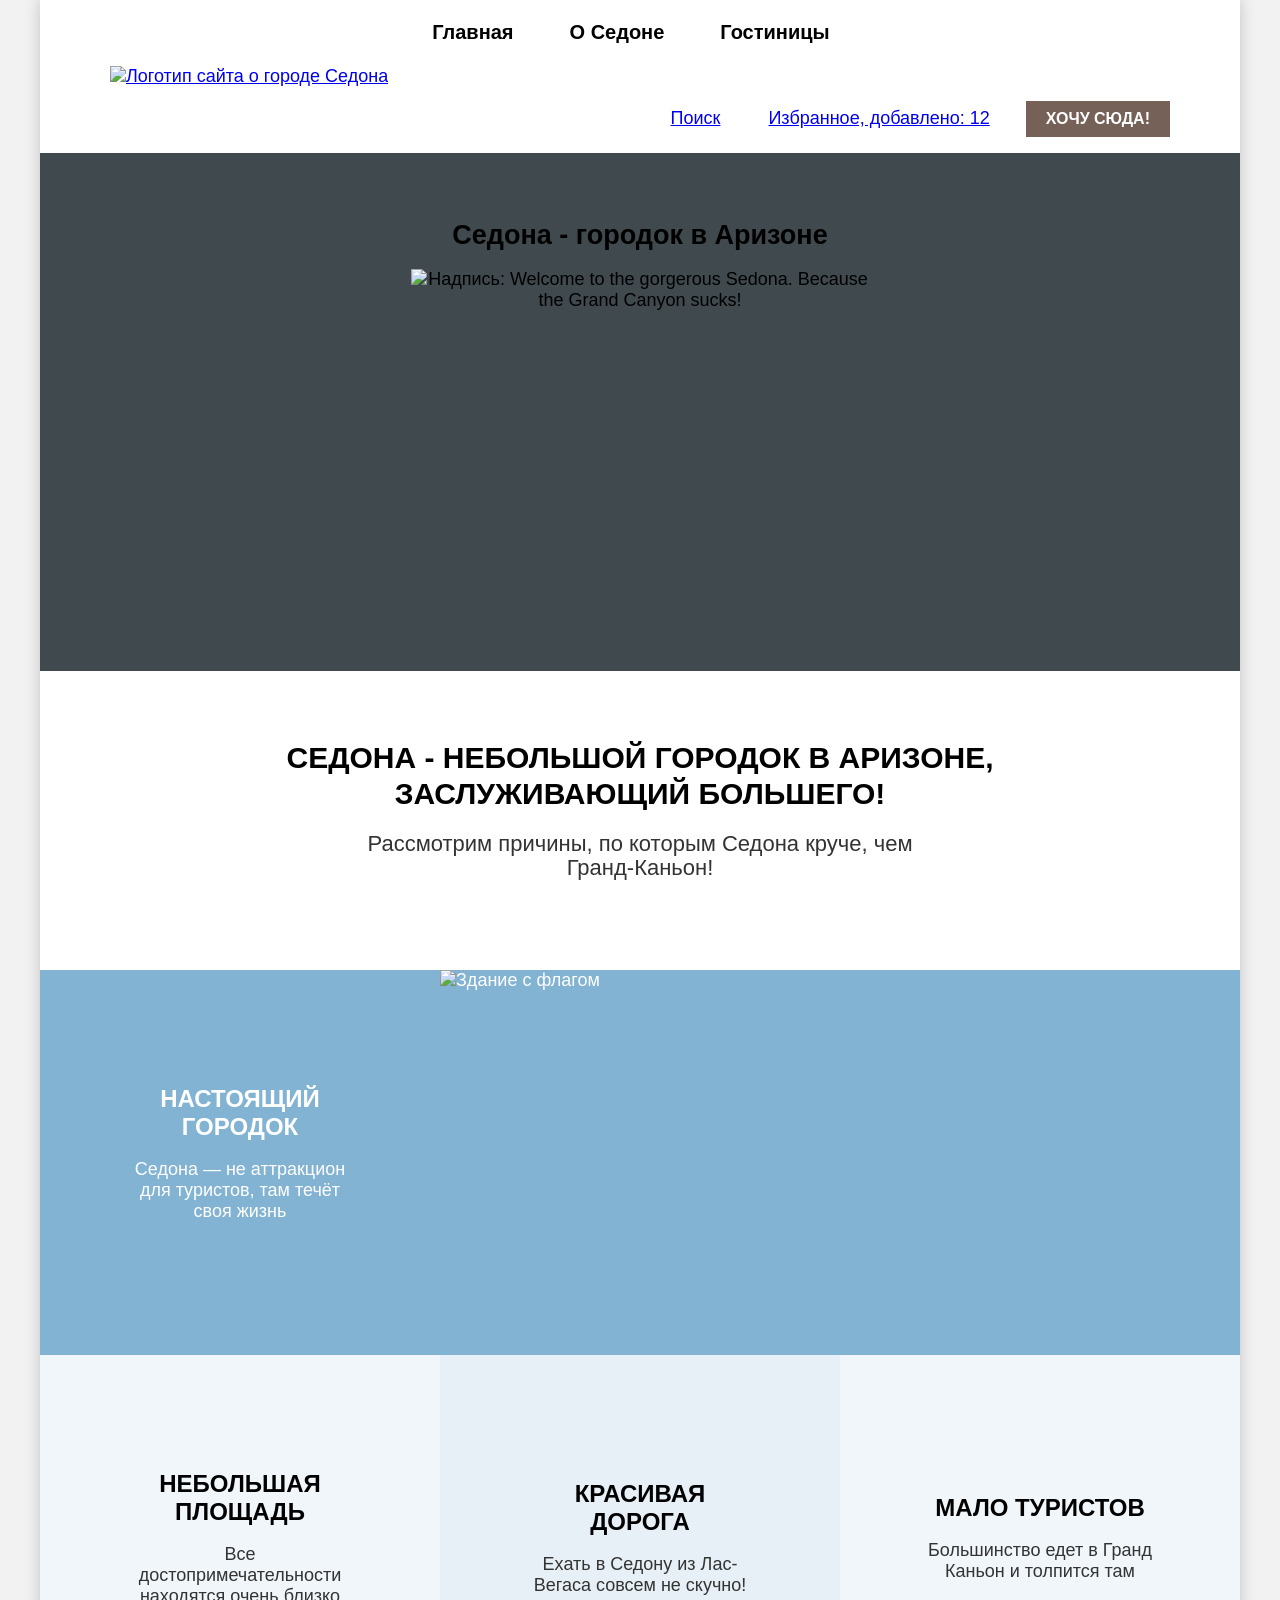
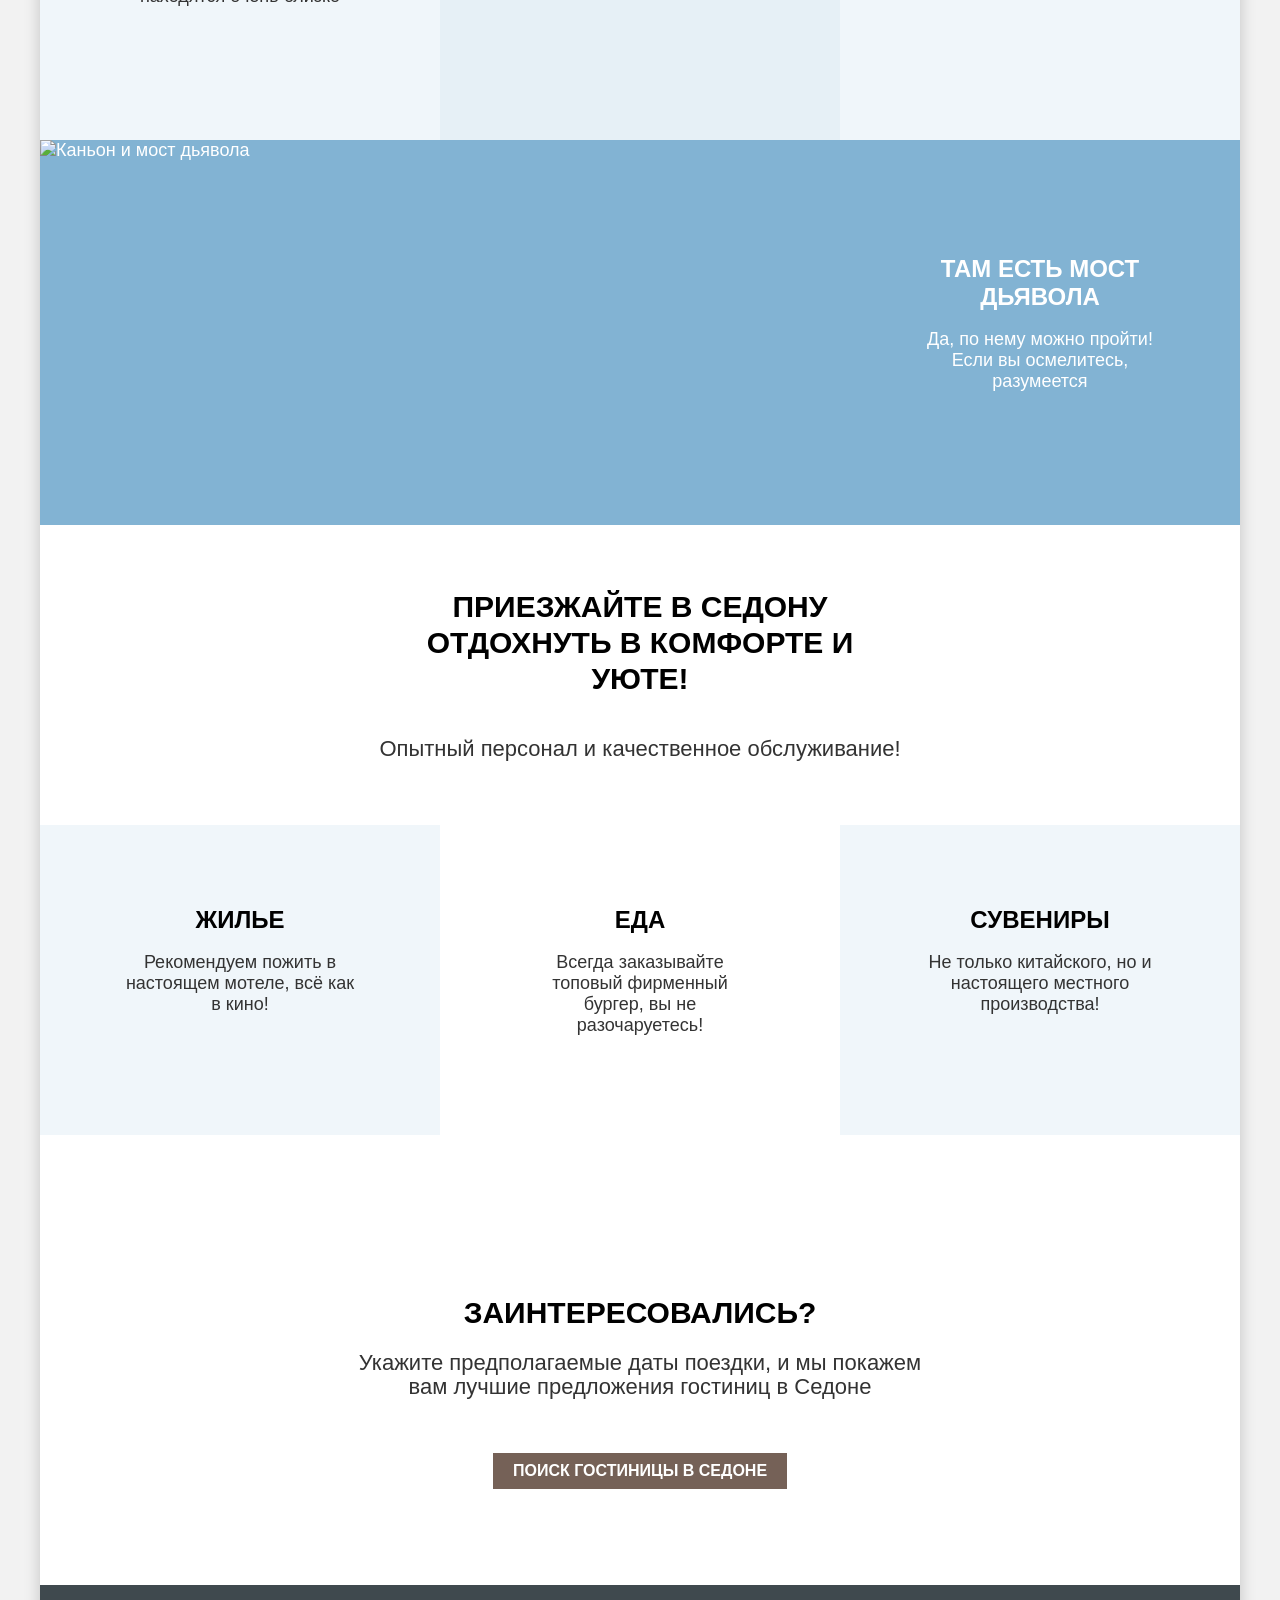
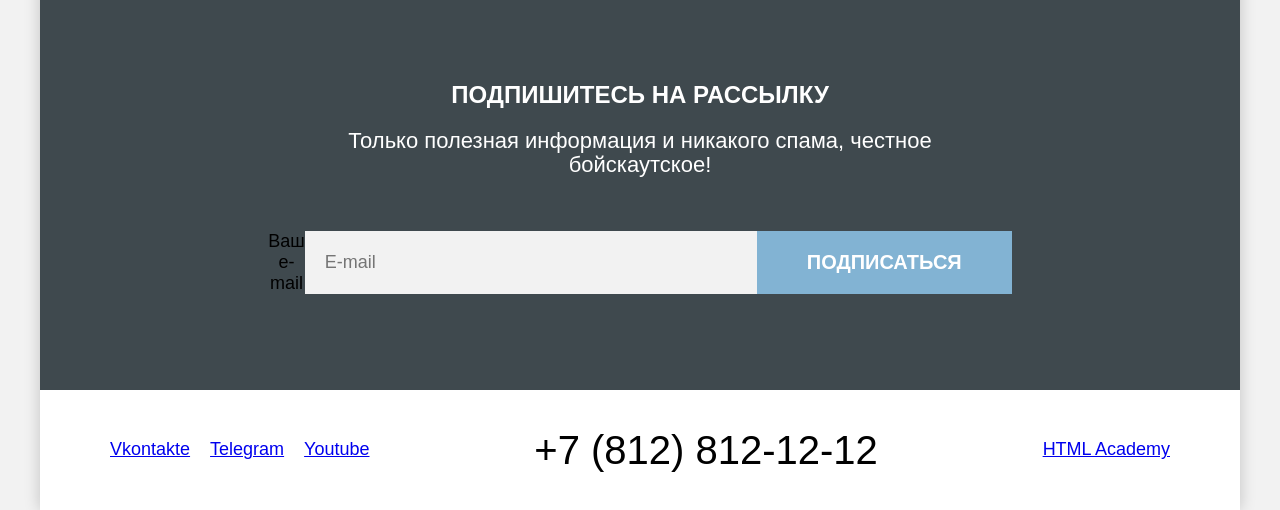
==== index.html @ 8ee68bbe "add flex and grid layouts" ====
<!DOCTYPE html>
<html lang="ru">

  <head>
    <meta charset="utf-8">
    <title>HTML Academy: Седона</title>
    <link rel="icon" href="favicon.ico" type="image/x-icon">
    <link rel="icon" type="image/png" sizes="32x32" href="images/favicon.png">
    <link rel="stylesheet" href="styles/styles.css">
  </head>

  <body>
    <div class="page-container">
      <header class="main-header">
        <a class="main-header-link" href="index.html" aria-current="page">
          <img class="main-header-logo" src="images/sedona-logo.svg" alt="Логотип сайта о городе Седона" width="140"
            height="70" />
        </a>

        <nav class="navigation">
          <ul class="navigation-list">
            <li class="navigation-item">
              <a class="navigation-link">Главная</a>
            </li>
            <li class="navigation-item">
              <a class="navigation-link" href="#">О Седоне</a>
            </li>
            <li class="navigation-item">
              <a class="navigation-link" href="catalog.html">Гостиницы</a>
            </li>
          </ul>

          <ul class="navigation-list navigation-user">
            <li class="navigation-item">
              <a class="navigation-user-link" href="#">
                <span class="visually-hidden">Поиск</span>
              </a>
            </li>
            <li class="navigation-item">
              <a class="navigation-user-link" href="#">
                <span class="visually-hidden">Избранное, добавлено: 12</span>
              </a>
            </li>
            <li class="navigation-item">
              <a class="button button-helper" href="#">Хочу сюда!</a>
            </li>
          </ul>
        </nav>
      </header>

      <main class="main-container main-content">
        <section class="hero">
          <h1 class="visually-hidden">Седона - городок в Аризоне</h1>
          <img class="main-welcome-image" src="images/welcome.svg"
            alt="Надпись: Welcome to the gorgerous Sedona. Because the Grand Canyon sucks!" width="458" height="352" />
        </section>

        <section class="advantages">
          <div class="advantages-header">
            <h2 class="advantages-main-title">Седона - небольшой городок в Аризоне, заслуживающий большего!</h2>
            <p class="advantages-subtitle">Рассмотрим причины, по которым Седона круче, чем Гранд-Каньон!</p>
          </div>
          <ul class="advantages-list">
            <li class="advantages-item item-dark">
              <div class="advantages-content">
                <h3 class="advantages-item-title">Настоящий городок</h3>
                <p class="advantages-description">Седона — не аттракцион для туристов, там течёт своя жизнь</p>
              </div>
              <img class="advantages-image" src="images/house-and-flag.jpg" alt="Здание с флагом" width="800"
                height="385" />
            </li>
            <li class="advantages-item item-light advantages-item-small">
              <h3 class="advantages-item-title">Небольшая площадь</h3>
              <p class="advantages-description">Все достопримечательности находятся очень близко</p>
            </li>
            <li class="advantages-item item-medium advantages-item-small">
              <h3 class="advantages-item-title">Красивая дорога</h3>
              <p class="advantages-description">Ехать в Седону из Лас-Вегаса совсем не скучно!</p>
            </li>
            <li class="advantages-item item-light advantages-item-small">
              <h3 class="advantages-item-title">Мало туристов</h3>
              <p class="advantages-description">Большинство едет в Гранд Каньон и толпится там</p>
            </li>
            <li class="advantages-item item-dark">
              <div class="advantages-content">
                <h3 class="advantages-item-title">Там есть мост дьявола</h3>
                <p class="advantages-description">Да, по нему можно пройти! Если вы осмелитесь, разумеется</p>
              </div>
              <img class="advantages-image" src="images/canyon-and-bridge.jpg" alt="Каньон и мост дьявола" width="800"
                height="385" />
            </li>
          </ul>
        </section>

        <section class="services">
          <h2 class="services-title">Приезжайте в Седону отдохнуть в комфорте и уюте!</h2>
          <p class="services-subtitle">Опытный персонал и качественное обслуживание!</p>
          <ul class="services-list">
            <li class="services-item item-light">
              <h3 class="services-item-title">Жилье</h3>
              <p class="services-item-description">Рекомендуем пожить в настоящем мотеле, всё как в кино!</p>
            </li>
            <li class="services-item">
              <h3 class="services-item-title">Еда</h3>
              <p class="services-item-description">Всегда заказывайте топовый фирменный бургер, вы не разочаруетесь!
              </p>
            </li>
            <li class="services-item item-light">
              <h3 class="services-item-title">Сувениры</h3>
              <p class="services-item-description">Не только китайского, но и настоящего местного производства!</p>
            </li>
          </ul>
        </section>

        <section class="hotel-search-offer">
          <h2 class="search-offer-title">Заинтересовались?</h2>
          <p class="search-offer-subtitle">Укажите предполагаемые даты поездки, и мы покажем вам лучшие предложения
            гостиниц в Седоне</p>
          <a class="button button-helper search-offer-link" href="#">Поиск гостиницы в Седоне</a>
        </section>

        <section class="subscription background">
          <h2 class="subscription-title different-background">Подпишитесь на рассылку</h2>
          <p class="subscription-subtitle different-background">Только полезная информация и никакого спама, честное
            бойскаутское!</p>
          <form class="subscribe-form" action="https://echo.htmlacademy.ru/" method="post">
            <label class="visually-hidden" for="subscribe-form-email">Ваш e-mail</label>
            <input class="subscription-input" type="email" id="subscribe-form-email" name="email" placeholder="E-mail"
              required>
            <button class="button button-action subscribe-form-button" type="submit">Подписаться</button>
          </form>
        </section>
      </main>

      <footer class="main-footer">
        <ul class="socials-list">
          <li class="socials-item">
            <a class="socials-link" href="https://vk.com/htmlacademy">
              <span class="visually-hidden">Vkontakte</span>
            </a>
          </li>
          <li class="socials-item">
            <a class="socials-link" href="https://t.me/htmlacademy">
              <span class="visually-hidden">Telegram</span>
            </a>
          </li>
          <li class="socials-item">
            <a class="socials-link" href="https://www.youtube.com/user/htmlacademyru">
              <span class="visually-hidden">Youtube</span>
            </a>
          </li>
        </ul>

        <a class="contacts-phone" href="tel:+7812812-12-12">+7 (812) 812-12-12</a>

        <a class="academy-logo" href="https://htmlacademy.ru/">
          <span class="visually-hidden">HTML Academy</span>
        </a>
      </footer>
    </div>
  </body>

</html>
---- styles/styles.css ----
:root {
	--texts-second: #333;
	--texts-error: #ff5757;
	--texts-hover: #756157;
	--texts-active: rgba(117, 97, 87, 0.3);
	--texts-texts-basic: #000;
	--texts-background-deafault: #fff;
	--texts-background-small: rgba(255, 255, 255, 0.3);
	--texts-background-hover: rgba(255, 255, 255, 0.6);
	--texts-background-active: rgba(255, 255, 255, 0.3);
	--buttons-basic: #756157;
	--buttons-second: #82b3d3;
	--buttons-select: #7db54f;
	--buttons-disabled: #e5e5e5;
	--buttons-brown-hover: #615048;
	--buttons-blue-hover: #68a2ca;
	--buttons-green-hover: #6c9e42;
	--background-basic-1: #fff;
	--background-basic-2: rgba(0, 0, 0, 0.3);
	--background-basic-3: #82b3d3;
	--background-second-1: rgba(131, 179, 211, 0.12);
	--background-second-2: rgba(131, 179, 211, 0.2);
	--icons-basic: #000;
	--icons-second: #83b3d3;
	--icons-text: #7db54f;
	--icons-hover: #756157;
	--icons-active: rgba(117, 97, 87, 0.3);
	--icons-second-hover: #68a2ca;
	--icons-second-active: rgba(104, 162, 202, 0.3);
	--forms-inputs: #3f5e72;
	--forms-elements-1: #e5e5e5;
	--forms-elements-2: #f2f2f2;
}

@font-face {
  font-family: "PT Sans";
  font-style: normal;
  font-weight: 400;
  src: url("../fonts/ptsans-400.woff2") format("woff2");
  font-display: swap;
}

@font-face {
  font-family: "PT Sans";
  font-style: normal;
  font-weight: 700;
  src: url("../fonts/ptsans-700.woff2") format("woff2");
  font-display: swap;
}

* {
  box-sizing: border-box;
}

html {
  height: 100%;
}

body {
  height: 100%;
  font-family: "PT Sans", sans-serif;
  font-size: 18px;
  font-weight: 400;
  font-style: normal;
  line-height: 21px;
  color: #000;
  background-color: #F2F2F2;
  margin: 0;
  padding: 0;
}

.page-container {
  width: 1200px;
  margin: 0 auto;
  background-color: #FFF;
  box-shadow: 0 0 15px 0 rgba(0, 0, 0, 0.2);
  display: flex;
  flex-direction: column;
  min-height: 100%;
}

.main-container {
  flex-grow: 1;
}

/*.visually-hidden {
  position: absolute;
  width: 1px;
  height: 1px;
  margin: -1px;
  padding: 0;
  border: 0;
  clip: rect(0 0 0 0);
  overflow: hidden;
}*/

.main-header {
  display: flex;
  align-items: center;
  justify-content: space-between;
  padding: 0 70px;
}

.main-header-link {
  margin-right: 28px;
}

.navigation {
  display: flex;
  flex-wrap: wrap;
  flex: 1;
  gap: 20px;
  align-items: center;
}

.navigation-list {
  display: flex;
  flex-wrap: wrap;
  gap: 24px;
  list-style-type: none;
  margin: 0;
  padding: 0;
}

.navigation-user {
  display: flex;
  align-items: center;
  margin: 0;
  padding: 0;
  margin-left: auto;
  list-style-type: none;
}

.navigation-link {
  font-size: 20px;
  line-height: 24px;
  font-weight: 700;
  color: #000;
  text-align: center;
  text-decoration: none;
  display: block;
  padding: 20px 16px;
}

.navigation-user-link {
  display: block;
  padding: 24px 12px;
}

.socials-list,
.breadcrumbs,
.view,
.pagination,
.hotels-list {
  list-style-type: none;
  margin: 0;
  padding: 0;
}

.button {
  border: none;
  cursor: pointer;
  font-family: inherit;
  font-size: 16px;
  line-height: 20px;
  font-weight: 700;
  color: #FFF;
  text-align: center;
  text-transform: uppercase;
  text-decoration: none;
  padding: 8px 20px;
  display: inline-block;
  vertical-align: middle;
  box-sizing: border-box;
}

.button-helper {
  background-color: #756157;
}

.button-action {
  background-color: #82B3D3;
}

.button-favourited {
  background-color: #7DB54F;
}

.hero {
  display: flex;
  flex-direction: column;
  align-items: center;
  justify-content: center;
  text-align: center;
  color: #000;
  background-color: #3F494E;
  background-image: url("../images/decor/background-divider.jpg");
  background-size: cover;
  background-repeat: no-repeat;
  background-position: center;
  padding: 50px 20px;
  margin-bottom: 69px;
}

.main-welcome-image {
  display: block;
  margin: 0 auto;
}

.item-light {
  background-color: rgba(131, 179, 211, 0.12);
}

.item-medium {
  background-color: rgba(131, 179, 211, 0.2);
}

.item-dark {
  background-color: #82B3D3;
  color: #FFFFFF;
}

.advantages-header {
  max-width: 720px;
  margin: 0 auto 90px;
  text-align: center;
}

.advantages-list {
  list-style-type: none;
  margin: 0;
  padding: 0;
  display: grid;
  grid-template-columns: repeat(3, 1fr);
}

.advantages-item {
  min-height: 385px;
  display: flex;
  flex-direction: column;
  align-items: center;
  justify-content: center;
}

.advantages-item-small {
  padding: 112px 85px;
}

.advantages-image {
  display: block;
  flex: 1;
  object-fit: cover;
  min-width: 0;
}

.advantages-main-title,
.services-title,
.search-offer-title {
  margin: 0;
  font-size: 30px;
  line-height: 36px;
  font-weight: 700;
  text-transform: uppercase;
  text-align: center;
}

.advantages-item-title,
.services-item-title,
.subscription-title {
  margin: 0;
  font-size: 24px;
  line-height: 28px;
  font-weight: 700;
  color:#000;
  text-align: center;
  text-transform: uppercase;
}

.item-dark .advantages-item-title {
  color: #FFFFFF;
}

.item-dark .advantages-description {
  color: #FFFFFF;
}

.advantages-description,
.services-item-description {
  color: #333;
  text-align: center;
}

.advantages-subtitle,
.services-subtitle,
.search-offer-subtitle,
.subscription-subtitle {
  font-size: 22px;
  line-height: 24px;
  text-align: center;
  color: #333;
  max-width: 600px;
  margin: 0 auto 54px;
  padding-top: 20px;
}

.advantages-item:nth-child(1) {
  display: flex;
  flex-direction: row;
  grid-column: 1 / -1;
}

.advantages-item:nth-child(5) {
  display: flex;
  flex-direction: row-reverse;
  grid-column: 1 / -1;
}

.advantages-content {
  flex-basis: 400px;
  padding: 102px 85px;
  display: flex;
  flex-direction: column;
  justify-content: center;
}

.services {
  padding: 64px 0;
}

.services-title {
  max-width: 500px;
  margin: 0 auto 20px;
}

.services-subtitle {
  margin-bottom: 64px;
}

.services-list {
  display: flex;
  flex-wrap: wrap;
  list-style-type: none;
  margin: 0;
  padding: 0;
}

.services-item {
  flex: 1 1 400px;
  padding: 81px 85px;
}

.hotel-search-offer {
  text-align: center;
  padding: 96px 30px;
}


.search-offer-link {
  display: inline-block;
}

.subscribe-form {
  display: flex;
  justify-content: center;
  max-width: 720px;
  margin: 0 auto;
}

.subscription-input {
  min-width: 452px;
  padding: 14px 20px;
  font-family: inherit;
  font-size: 18px;
  line-height: 24px;
  background-color: #f2f2f2;
  border: none;
}

.subscribe-form-button {
  flex-shrink: 0;
  min-width: 232px;
  padding: 8px 50px;
  font-size: 20px;
  line-height: 36px;
}

.subscription.background {
  background-image: url("../images/decor/subscribe-background.jpg");
  color: #000;
  background-color: #3F494E;
  background-repeat: no-repeat;
  background-size: cover;
  background-position: center;
  padding: 96px 30px;
  text-align: center;
}

.subscription-title.different-background {
  font-size: 24px;
  line-height: 28px;
  color: #FFF;
  text-align: center;
  text-transform: uppercase;
}

.subscription-subtitle.different-background {
  font-size: 22px;
  line-height: 24px;
  color: #FFF;
  text-align: center;
}

.subscription-input {
  font-family: inherit;
  color: inherit;
  font-size: 18px;
  line-height: 24px;
}

.main-footer {
  display: flex;
  flex-wrap: wrap;
  align-items: center;
  justify-content: space-between;
  padding: 40px 70px;
}

.contacts-phone {
  font-size: 40px;
  line-height: 40px;
  color:#000;
  text-transform: uppercase;
  text-decoration: none;
}

.catalog {
  flex-grow: 1;
}

.catalog-header {
  background-image: url("../images/decor/filter-background.jpg");
  color: #000;
  background-color: #3F494E;
  background-repeat: no-repeat;
  background-size: cover;
}

.socials-list {
  display: flex;
  gap: 20px;
  align-items: center;
}

.catalog-title {
  font-size: 60px;
  line-height: 78px;
  font-weight: 700;
  color: #FFF;
}

.breadcrumbs-link {
  font-family: inherit;
  color: #FFF;
  font-size: 16px;
  line-height: 21px;
  text-decoration: none;
}

.filter-form {
  display: flex;
  flex-wrap: wrap;
  column-gap: 69px;
  row-gap: 16px;
  align-items: flex-start;
  margin-top: 32px;
}

.filter-field-group {
  border: none;
  margin: 0;
  padding: 0;
}

.filter-form-list {
  list-style: none;
  margin: 0;
  padding: 0;
  display: flex;
  flex-direction: column;
  gap: 13px;
  margin-top: 32px;
}

.filter-form-title {
  color: #FFF;
  font-size: 20px;
  line-height: 24px;
  font-weight: 700;
}

.filter-form-item {
  font-family: inherit;
  color: #FFF;;
  font-size: 18px;
  line-height: 23px;
}

.filter-field-group input[type="number"] {
  font-family: inherit;
  font-weight: 700;
  font-size: 18px;
  line-height: 24px;
  color: #000;
  background-color: #F2F2F2;
  border: none;
}

.label-text {
  font-size: 17px;
  line-height: 24px;
  color: #000;
  opacity: 0.3;
  text-transform: lowercase;
}

.catalog-filter-title {
  font-weight: 700;
  font-size: 30px;
  line-height: 36px;
  text-transform: uppercase;
  color: #000;
}

.select-control {
  font-family: inherit;
  font-size: 18px;
  line-height: 21px;
  color: #000;
  background-color: #FFF;
}

.hotels-list {
  display: grid;
  grid-template-columns: repeat(3, 1fr);
  column-gap: 18px;
  row-gap: 20px;
  margin: 0 0 40px;
  padding: 0;
  list-style-type: none;
}

.hotels-list-item {
  display: grid;
  grid-template-columns: repeat(2, 1fr);
  grid-template-rows: auto auto 1fr auto;
  gap: 16px 20px;
  padding: 20px;
  border: 1px solid #e5e5e5;
  border-radius: 4px;
}

.hotels-list-item-link {
  grid-column: 1 / -1;
  text-decoration: none;
  color: inherit;
}

.hotels-list-item-title {
  font-size: 24px;
  line-height: 28px;
  font-weight: 700;
  color: #000;
}

.hotels-list-item-type {
  font-size: 18px;
  line-height: 21px;
  color: #000;
}

.hotels-list-item-price {
  font-size: 18px;
  line-height: 21px;
  color: #000;
  text-align: right;
  justify-self: end;
}

.hotels-list-item-rating {
  grid-column: 1 / -1;
  font-size: 16px;
  line-height: 20px;
  color: #000;
  text-transform: uppercase;
  text-align: center;
  background-color: #F2F2F2;
}

.pagination {
  display: flex;
  gap: 8px;
  list-style-type: none;
  margin: 0;
  padding: 0;
}

.pagination-item-link {
  display: flex;
  width: 60px;
  height: 60px;
  align-items: center;
  justify-content: center;
  font-weight: 700;
  font-size: 20px;
  line-height: 36px;
  color: #FFF;
  text-transform: uppercase;
  text-align: center;
  background-color: #82B3D3;
  text-decoration: none;
  border-radius: 4px;
  padding: 0;
}

.pagination-item-link.current {
  background-color: #F2F2F2;
  color: #000;
}

.subscription {
  padding: 96px 30px;
  text-align: center;
}
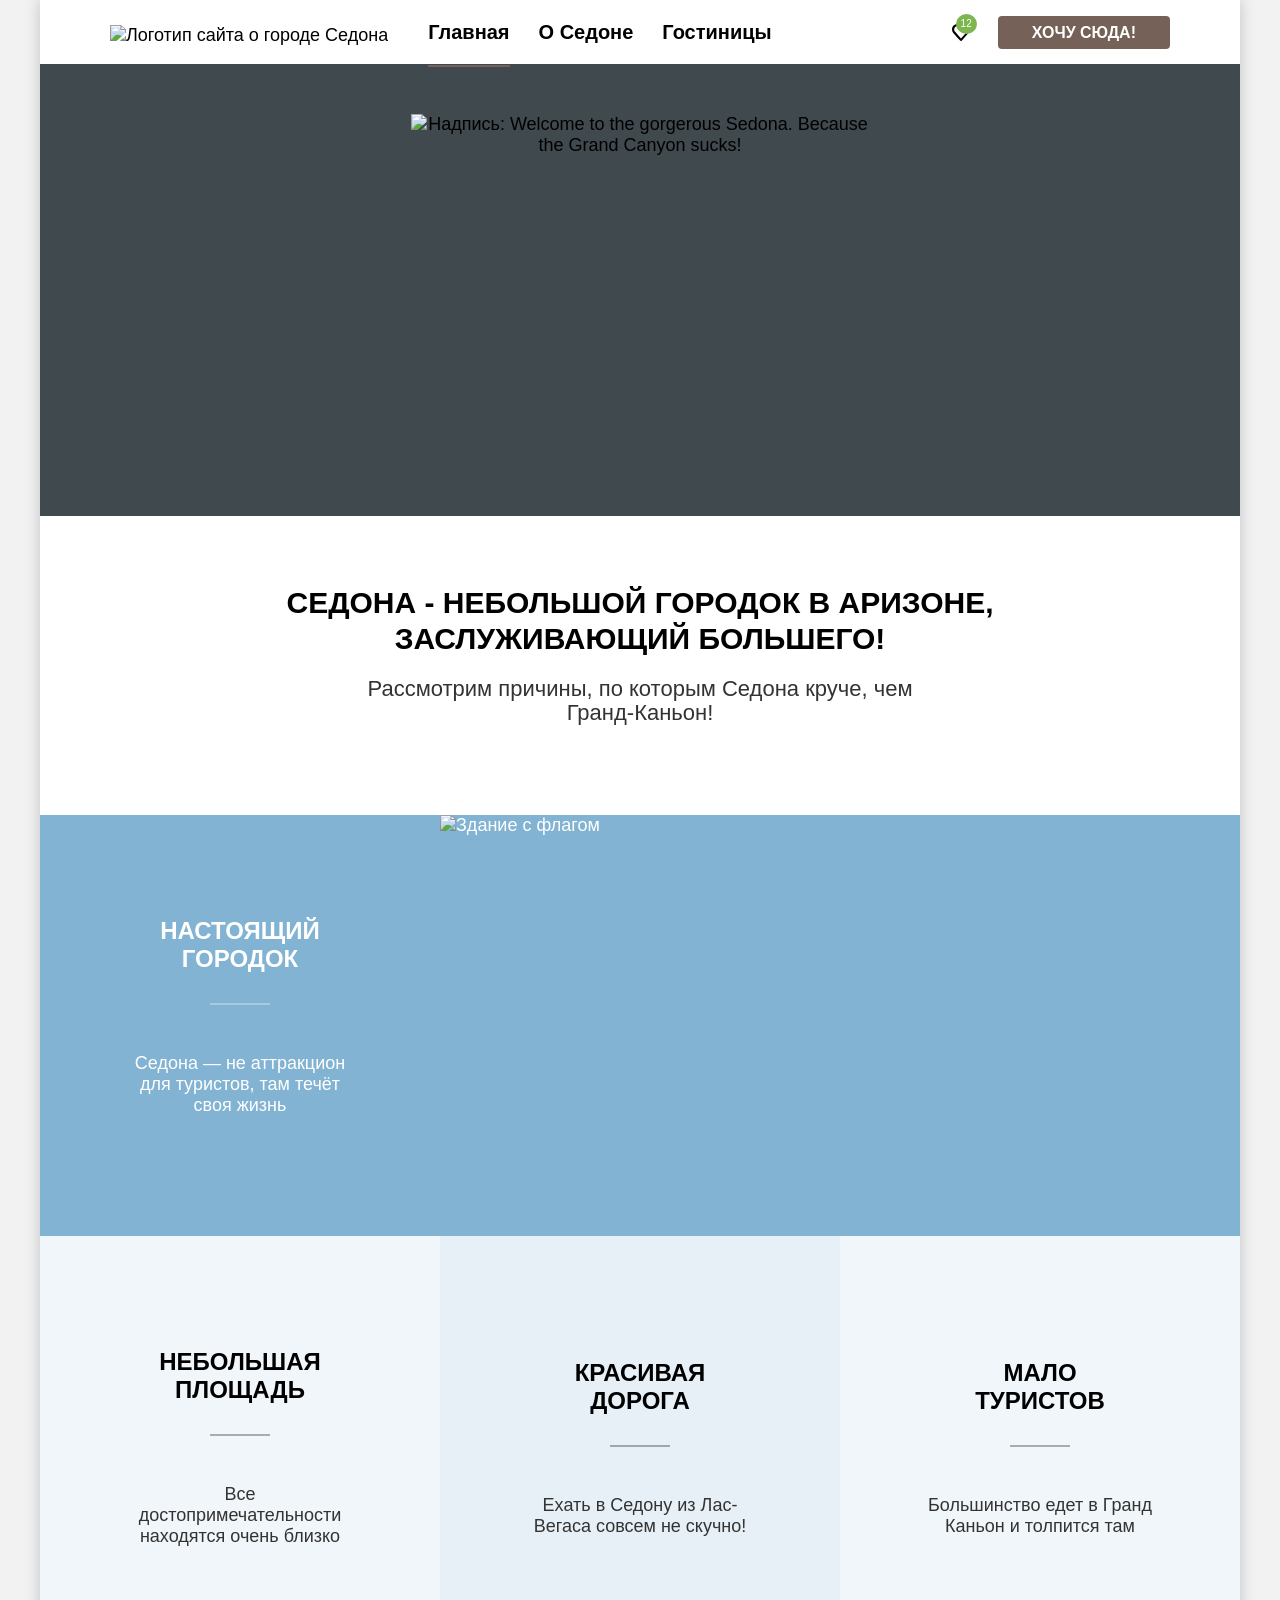
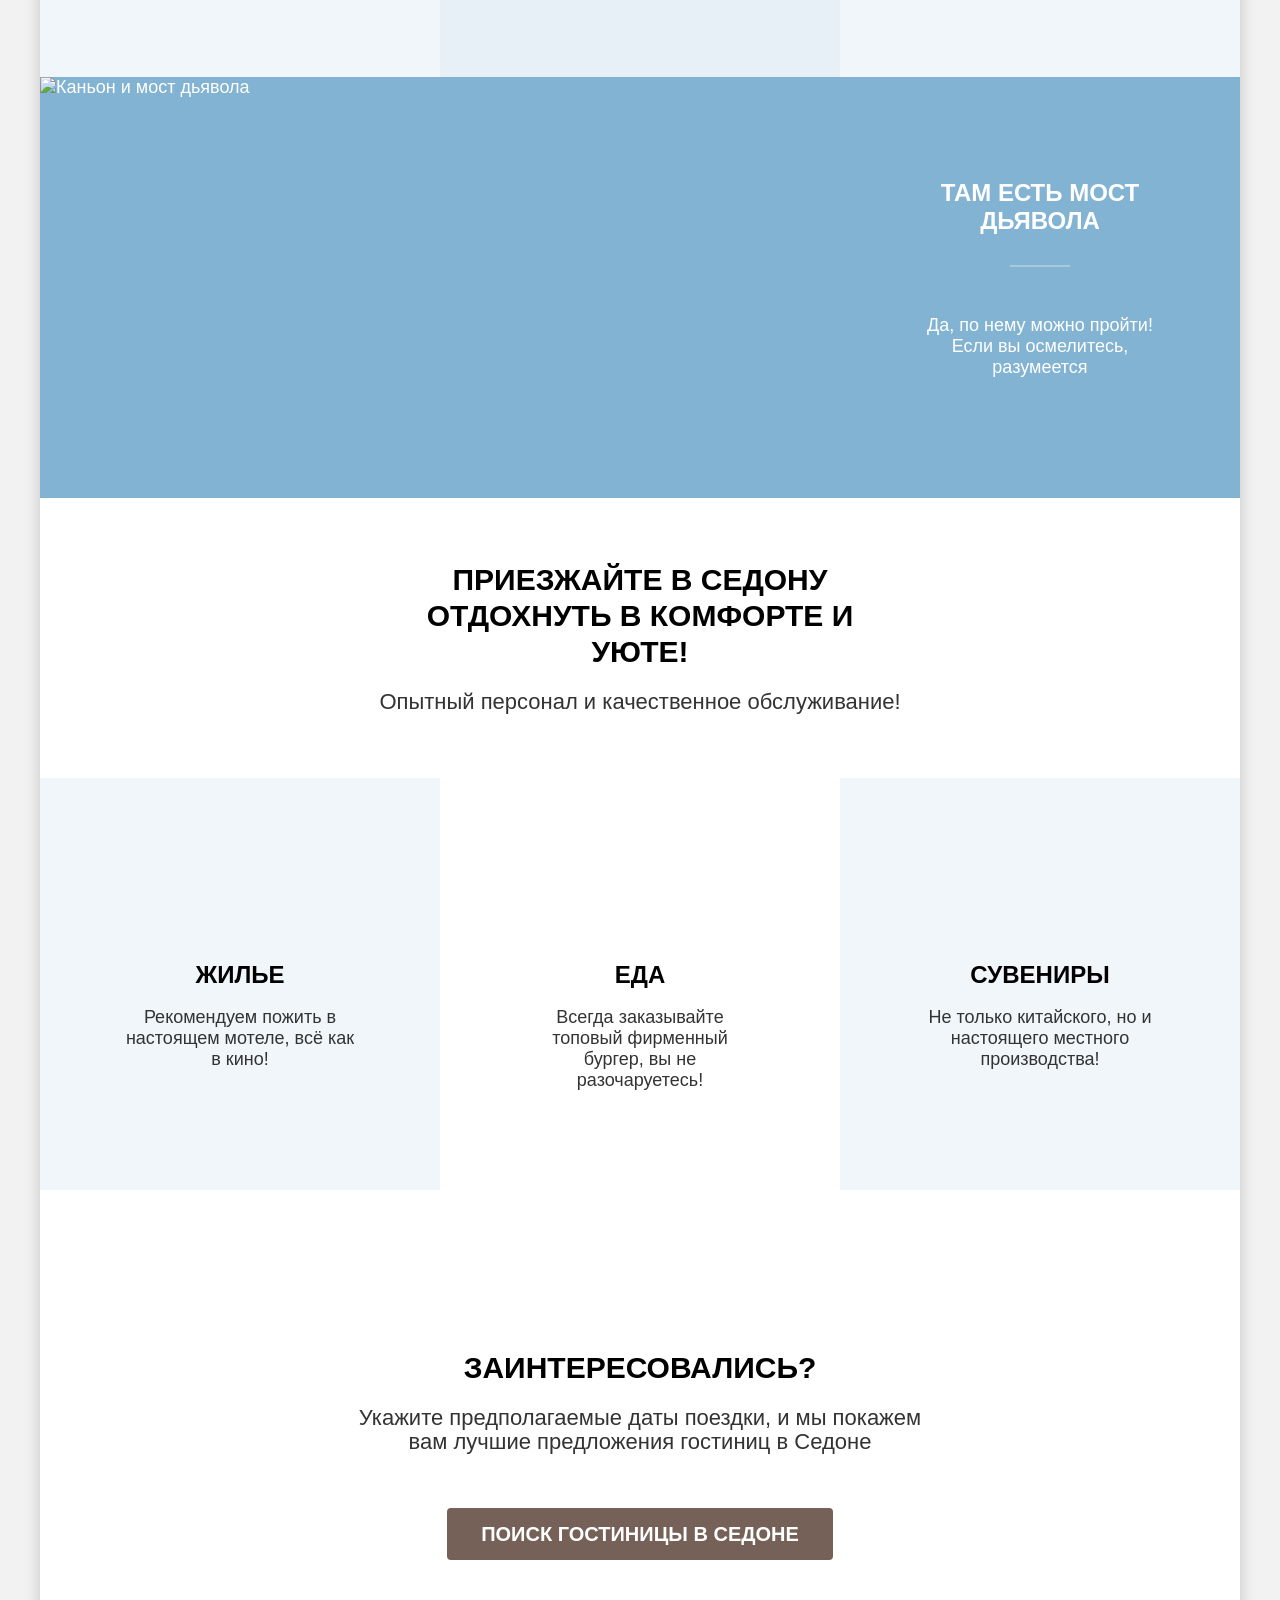
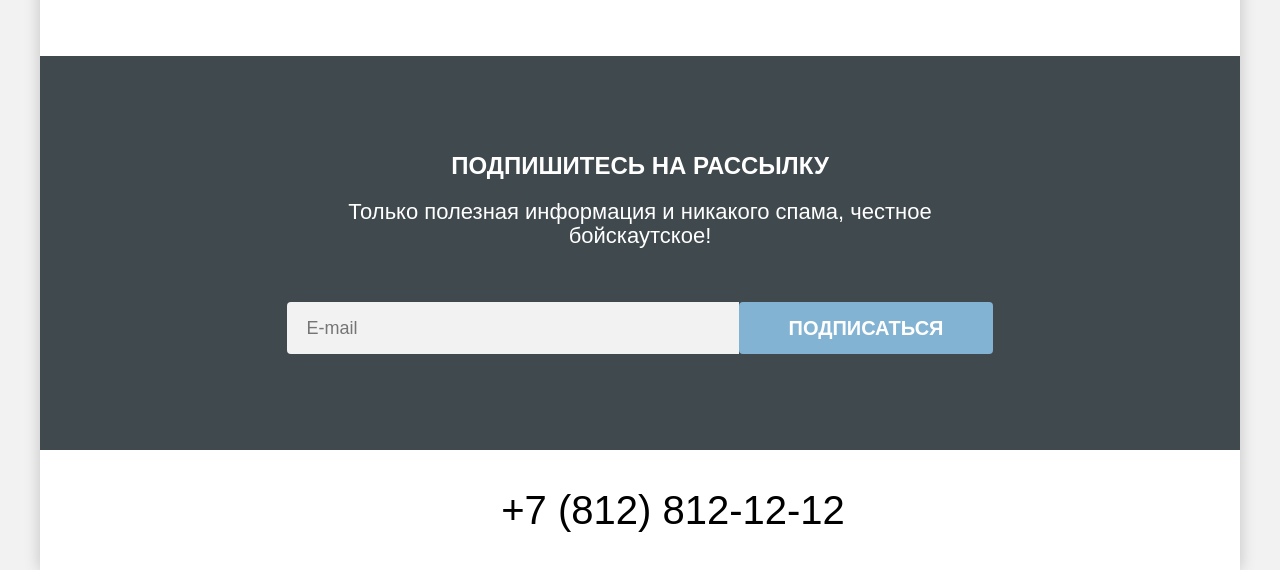
==== commit 57375578: "fix flex grid layouts, add decorative elements" ====
--- a/index.html
+++ b/index.html
@@ -3,6 +3,7 @@
 
   <head>
     <meta charset="utf-8">
+    <meta name="viewport" content="width=device-width, initial-scale=1.0">
     <title>HTML Academy: Седона</title>
     <link rel="icon" href="favicon.ico" type="image/x-icon">
     <link rel="icon" type="image/png" sizes="32x32" href="images/favicon.png">
@@ -12,7 +13,7 @@
   <body>
     <div class="page-container">
       <header class="main-header">
-        <a class="main-header-link" href="index.html" aria-current="page">
+        <a class="main-header-link" aria-current="page">
           <img class="main-header-logo" src="images/sedona-logo.svg" alt="Логотип сайта о городе Седона" width="140"
             height="70" />
         </a>
@@ -20,7 +21,7 @@
         <nav class="navigation">
           <ul class="navigation-list">
             <li class="navigation-item">
-              <a class="navigation-link">Главная</a>
+              <a class="navigation-link navigation-link-current">Главная</a>
             </li>
             <li class="navigation-item">
               <a class="navigation-link" href="#">О Седоне</a>
@@ -32,13 +33,14 @@
 
           <ul class="navigation-list navigation-user">
             <li class="navigation-item">
-              <a class="navigation-user-link" href="#">
+              <a class="navigation-user-link search" href="#">
                 <span class="visually-hidden">Поиск</span>
               </a>
             </li>
             <li class="navigation-item">
-              <a class="navigation-user-link" href="#">
-                <span class="visually-hidden">Избранное, добавлено: 12</span>
+              <a class="navigation-user-link favourites" href="#">
+                <span class="visually-hidden">Избранное, добавлено:</span>
+                <span class="favourites-count">12</span>
               </a>
             </li>
             <li class="navigation-item">
@@ -62,7 +64,7 @@
           </div>
           <ul class="advantages-list">
             <li class="advantages-item item-dark">
-              <div class="advantages-content">
+              <div class="advantages-text-content">
                 <h3 class="advantages-item-title">Настоящий городок</h3>
                 <p class="advantages-description">Седона — не аттракцион для туристов, там течёт своя жизнь</p>
               </div>
@@ -74,15 +76,15 @@
               <p class="advantages-description">Все достопримечательности находятся очень близко</p>
             </li>
             <li class="advantages-item item-medium advantages-item-small">
-              <h3 class="advantages-item-title">Красивая дорога</h3>
+              <h3 class="advantages-item-title title-wrap">Красивая дорога</h3>
               <p class="advantages-description">Ехать в Седону из Лас-Вегаса совсем не скучно!</p>
             </li>
             <li class="advantages-item item-light advantages-item-small">
-              <h3 class="advantages-item-title">Мало туристов</h3>
+              <h3 class="advantages-item-title title-wrap">Мало туристов</h3>
               <p class="advantages-description">Большинство едет в Гранд Каньон и толпится там</p>
             </li>
             <li class="advantages-item item-dark">
-              <div class="advantages-content">
+              <div class="advantages-text-content">
                 <h3 class="advantages-item-title">Там есть мост дьявола</h3>
                 <p class="advantages-description">Да, по нему можно пройти! Если вы осмелитесь, разумеется</p>
               </div>
@@ -96,16 +98,16 @@
           <h2 class="services-title">Приезжайте в Седону отдохнуть в комфорте и уюте!</h2>
           <p class="services-subtitle">Опытный персонал и качественное обслуживание!</p>
           <ul class="services-list">
-            <li class="services-item item-light">
+            <li class="services-item item-light accommodation">
               <h3 class="services-item-title">Жилье</h3>
               <p class="services-item-description">Рекомендуем пожить в настоящем мотеле, всё как в кино!</p>
             </li>
-            <li class="services-item">
+            <li class="services-item food">
               <h3 class="services-item-title">Еда</h3>
               <p class="services-item-description">Всегда заказывайте топовый фирменный бургер, вы не разочаруетесь!
               </p>
             </li>
-            <li class="services-item item-light">
+            <li class="services-item item-light souvenirs">
               <h3 class="services-item-title">Сувениры</h3>
               <p class="services-item-description">Не только китайского, но и настоящего местного производства!</p>
             </li>
@@ -116,7 +118,7 @@
           <h2 class="search-offer-title">Заинтересовались?</h2>
           <p class="search-offer-subtitle">Укажите предполагаемые даты поездки, и мы покажем вам лучшие предложения
             гостиниц в Седоне</p>
-          <a class="button button-helper search-offer-link" href="#">Поиск гостиницы в Седоне</a>
+          <a class="button button-search search-offer-link" href="#">Поиск гостиницы в Седоне</a>
         </section>
 
         <section class="subscription background">
@@ -135,25 +137,24 @@
       <footer class="main-footer">
         <ul class="socials-list">
           <li class="socials-item">
-            <a class="socials-link" href="https://vk.com/htmlacademy">
+            <a class="socials-link socials-link-vk" href="https://vk.com/htmlacademy">
               <span class="visually-hidden">Vkontakte</span>
             </a>
           </li>
           <li class="socials-item">
-            <a class="socials-link" href="https://t.me/htmlacademy">
+            <a class="socials-link socials-link-telegram" href="https://t.me/htmlacademy">
               <span class="visually-hidden">Telegram</span>
             </a>
           </li>
           <li class="socials-item">
-            <a class="socials-link" href="https://www.youtube.com/user/htmlacademyru">
+            <a class="socials-link socials-link-youtube" href="https://www.youtube.com/user/htmlacademyru">
               <span class="visually-hidden">Youtube</span>
             </a>
           </li>
         </ul>
 
         <a class="contacts-phone" href="tel:+7812812-12-12">+7 (812) 812-12-12</a>
-
-        <a class="academy-logo" href="https://htmlacademy.ru/">
+        <a class="academy-link" href="https://htmlacademy.ru/intensive/htmlcss">
           <span class="visually-hidden">HTML Academy</span>
         </a>
       </footer>
--- a/styles/styles.css
+++ b/styles/styles.css
@@ -48,7 +48,9 @@
   font-display: swap;
 }
 
-* {
+*,
+*::before,
+*::after {
   box-sizing: border-box;
 }
 
@@ -63,8 +65,8 @@
   font-weight: 400;
   font-style: normal;
   line-height: 21px;
-  color: #000;
-  background-color: #F2F2F2;
+  color: var(--texts-texts-basic);
+  background-color: var(--forms-elements-2);
   margin: 0;
   padding: 0;
 }
@@ -72,7 +74,7 @@
 .page-container {
   width: 1200px;
   margin: 0 auto;
-  background-color: #FFF;
+  background-color: var(--texts-background-deafault);
   box-shadow: 0 0 15px 0 rgba(0, 0, 0, 0.2);
   display: flex;
   flex-direction: column;
@@ -83,7 +85,7 @@
   flex-grow: 1;
 }
 
-/*.visually-hidden {
+.visually-hidden {
   position: absolute;
   width: 1px;
   height: 1px;
@@ -92,42 +94,44 @@
   border: 0;
   clip: rect(0 0 0 0);
   overflow: hidden;
-}*/
+}
 
 .main-header {
   display: flex;
   align-items: center;
+  padding: 0 70px;
+  column-gap: 28px;
+}
+
+.main-header-link {
+  margin-bottom: -7px;
+  position: relative;
+  z-index: 1;
+}
+
+.navigation {
+  display: flex;
+  flex: 1;
+  align-items: center;
   justify-content: space-between;
-  padding: 0 70px;
-}
-
-.main-header-link {
-  margin-right: 28px;
-}
-
-.navigation {
+}
+
+.navigation-list {
+  max-width: 700px;
   display: flex;
   flex-wrap: wrap;
-  flex: 1;
-  gap: 20px;
-  align-items: center;
-}
-
-.navigation-list {
+  list-style-type: none;
+  gap: 5px;
+  margin: 0;
+  padding: 0;
+}
+
+.navigation-user {
   display: flex;
   flex-wrap: wrap;
-  gap: 24px;
-  list-style-type: none;
-  margin: 0;
-  padding: 0;
-}
-
-.navigation-user {
-  display: flex;
-  align-items: center;
-  margin: 0;
-  padding: 0;
-  margin-left: auto;
+  align-items: center;
+  margin: 0;
+  padding: 0;
   list-style-type: none;
 }
 
@@ -135,26 +139,57 @@
   font-size: 20px;
   line-height: 24px;
   font-weight: 700;
-  color: #000;
+  color: var(--texts-texts-basic);
   text-align: center;
   text-decoration: none;
   display: block;
-  padding: 20px 16px;
+  padding: 20px 12px;
 }
 
 .navigation-user-link {
   display: block;
-  padding: 24px 12px;
-}
-
-.socials-list,
-.breadcrumbs,
-.view,
-.pagination,
-.hotels-list {
-  list-style-type: none;
-  margin: 0;
-  padding: 0;
+  padding: 22px 12px;
+  background-repeat: no-repeat;
+  background-position: center;
+  position: relative;
+}
+
+.navigation-link-current {
+  position: relative;
+}
+
+.navigation-link-current::after {
+  content: "";
+  position: absolute;
+  left: 12px;
+  right: 12px;
+  bottom: -3px;
+  height: 2px;
+  background-color: var(--texts-hover);
+}
+
+.navigation-user .button {
+  margin-left: 20px;
+}
+
+.navigation-user-link.search {
+  background-image: url("../images/icons/search.svg");
+}
+
+.navigation-user-link.favourites {
+  background-image: url("../images/icons/favourite.svg");
+}
+
+.favourites-count {
+  position: absolute;
+  right: -4px;
+  top: 4px;
+  background-color: var(--buttons-select);
+  color: var(--texts-background-deafault);
+  font-size: 10px;
+  line-height: 10px;
+  border-radius: 50%;
+  padding: 5px;
 }
 
 .button {
@@ -162,28 +197,103 @@
   cursor: pointer;
   font-family: inherit;
   font-size: 16px;
-  line-height: 20px;
+  line-height: 25px;
   font-weight: 700;
-  color: #FFF;
+  background-color: var(--texts-hover);
+  color: var(--texts-background-deafault);
   text-align: center;
   text-transform: uppercase;
   text-decoration: none;
-  padding: 8px 20px;
-  display: inline-block;
-  vertical-align: middle;
-  box-sizing: border-box;
-}
-
-.button-helper {
-  background-color: #756157;
+  padding: 8px 34px;
+  border-radius: 4px;
 }
 
 .button-action {
-  background-color: #82B3D3;
-}
-
-.button-favourited {
-  background-color: #7DB54F;
+  padding: 8px 50px;
+  background-color: var(--buttons-second);
+}
+
+.button-search {
+  font-size: 20px;
+  line-height: 36px;
+  padding: 8px 34px;
+}
+
+.button-small {
+  padding: 8px 8px;
+}
+
+.color-absent{
+  background-color: transparent
+}
+
+.color-in-favourites {
+  background-color: var(--buttons-select);
+}
+
+.color-action {
+  background-color: var(--buttons-second);
+}
+
+.button-helper:hover,
+.button-helper:focus {
+  background-color: var(--buttons-brown-hover);
+}
+
+.button-helper:active {
+  color: var(--texts-background-active);
+}
+
+.button-action:hover,
+.button-action:focus {
+  background-color: var(--buttons-blue-hover);
+}
+
+.button-action:active {
+  color: var(--texts-background-active);
+}
+
+.button-action:focus-visible {
+  outline: 3px solid var(--buttons-blue-hover);
+  outline-offset: 2px;
+}
+
+.button-favourited:hover,
+.button-favourited:focus {
+  background-color: var(--buttons-green-hover);
+}
+
+.button-favourited:active {
+  color: var(--texts-background-active);
+}
+
+.button-search:hover,
+.button-search:focus {
+  background-color: var(--buttons-brown-hover);
+}
+
+.button-search:active {
+  color: var(--texts-background-active);
+}
+
+.button-search:focus-visible {
+  outline: 3px solid var(--buttons-brown-hover);
+  outline-offset: 2px;
+}
+
+.button-search:disabled {
+  background-color: var(--buttons-disabled);
+  cursor: default;
+}
+
+.button:focus-visible {
+  outline: 3px solid var(--buttons-brown-hover);
+  outline-offset: 2px;
+}
+
+.button:disabled {
+  background-color: var(--buttons-disabled);
+  cursor: default;
 }
 
 .hero {
@@ -192,7 +302,7 @@
   align-items: center;
   justify-content: center;
   text-align: center;
-  color: #000;
+  color: var(--texts-texts-basic);
   background-color: #3F494E;
   background-image: url("../images/decor/background-divider.jpg");
   background-size: cover;
@@ -216,8 +326,8 @@
 }
 
 .item-dark {
-  background-color: #82B3D3;
-  color: #FFFFFF;
+  background-color: var(--buttons-second);
+  color: var(--texts-background-deafault);
 }
 
 .advantages-header {
@@ -238,8 +348,11 @@
   min-height: 385px;
   display: flex;
   flex-direction: column;
-  align-items: center;
   justify-content: center;
+}
+
+.title-wrap {
+  word-spacing: 100px;
 }
 
 .advantages-item-small {
@@ -251,6 +364,7 @@
   flex: 1;
   object-fit: cover;
   min-width: 0;
+  height: 100%;
 }
 
 .advantages-main-title,
@@ -271,22 +385,35 @@
   font-size: 24px;
   line-height: 28px;
   font-weight: 700;
-  color:#000;
+  color: var(--texts-texts-basic);
   text-align: center;
   text-transform: uppercase;
 }
 
+.advantages-item-title::after {
+  content: '';
+  display: block;
+  width: 60px;
+  height: 2px;
+  background-color: var(--background-basic-2);
+  margin: 30px auto;
+}
+
 .item-dark .advantages-item-title {
-  color: #FFFFFF;
+  color: var(--texts-background-deafault);
+}
+
+.item-dark .advantages-item-title::after {
+  background-color: var(--texts-background-small);
 }
 
 .item-dark .advantages-description {
-  color: #FFFFFF;
+  color: var(--texts-background-deafault);
 }
 
 .advantages-description,
 .services-item-description {
-  color: #333;
+  color: var(--texts-second);
   text-align: center;
 }
 
@@ -297,10 +424,9 @@
   font-size: 22px;
   line-height: 24px;
   text-align: center;
-  color: #333;
+  color: var(--texts-second);
   max-width: 600px;
-  margin: 0 auto 54px;
-  padding-top: 20px;
+  margin: 20px auto 54px;
 }
 
 .advantages-item:nth-child(1) {
@@ -315,7 +441,7 @@
   grid-column: 1 / -1;
 }
 
-.advantages-content {
+.advantages-text-content {
   flex-basis: 400px;
   padding: 102px 85px;
   display: flex;
@@ -349,6 +475,29 @@
   padding: 81px 85px;
 }
 
+.services-item::before {
+  content: "";
+  display: block;
+  width: 75px;
+  height: 72px;
+  margin: 0 auto 30px;
+  background-repeat: no-repeat;
+  background-position: center;
+  background-size: contain;
+}
+
+.accommodation::before {
+  background-image: url("../images/icons/hotels.svg");
+}
+
+.food::before {
+  background-image: url("../images/icons/food.svg");
+}
+
+.souvenirs::before {
+  background-image: url("../images/icons/souvenirs.svg");
+}
+
 .hotel-search-offer {
   text-align: center;
   padding: 96px 30px;
@@ -368,12 +517,13 @@
 
 .subscription-input {
   min-width: 452px;
-  padding: 14px 20px;
+  padding: 12px 20px;
   font-family: inherit;
   font-size: 18px;
   line-height: 24px;
-  background-color: #f2f2f2;
+  background-color: var(--forms-elements-2);
   border: none;
+  border-radius: 4px 0 0 4px;
 }
 
 .subscribe-form-button {
@@ -386,7 +536,7 @@
 
 .subscription.background {
   background-image: url("../images/decor/subscribe-background.jpg");
-  color: #000;
+  color: var(--texts-texts-basic);
   background-color: #3F494E;
   background-repeat: no-repeat;
   background-size: cover;
@@ -398,7 +548,7 @@
 .subscription-title.different-background {
   font-size: 24px;
   line-height: 28px;
-  color: #FFF;
+  color: var(--texts-background-deafault);
   text-align: center;
   text-transform: uppercase;
 }
@@ -406,7 +556,7 @@
 .subscription-subtitle.different-background {
   font-size: 22px;
   line-height: 24px;
-  color: #FFF;
+  color: var(--texts-background-deafault);
   text-align: center;
 }
 
@@ -425,45 +575,172 @@
   padding: 40px 70px;
 }
 
+.socials-list {
+  list-style-type: none;
+  margin: 0;
+  padding: 0;
+  display: flex;
+  flex-wrap: wrap;
+  gap: 20px;
+  align-items: center;
+}
+
+.socials-link {
+  display: flex;
+  justify-content: center;
+  align-items: center;
+  width: 47px;
+  height: 40px;
+  background-repeat: no-repeat;
+  background-position: center;
+}
+
+.socials-link::before {
+  content: "";
+  mask-repeat: no-repeat;
+  mask-position: center;
+  mask-size: contain;
+  background-color: var(--icons-second);
+}
+
+.socials-link:hover::before,
+.socials-link:focus::before {
+  background-color: var(--icons-second-hover);
+}
+
+.socials-link:active::before {
+  background-color: var(--icons-second-active);
+}
+
+.socials-link-vk::before {
+  width: 24px;
+  height: 14px;
+  mask-image: url("../images/icons/socials/vk-icon.svg");
+}
+
+.socials-link-telegram::before {
+  mask-image: url("../images/icons/socials/tg-icon.svg");
+  width: 18px;
+  height: 15px;
+}
+
+.socials-link-youtube::before {
+  mask-image: url("../images/icons/socials/youtube-icon.svg");
+  width: 22px;
+  height: 17px;
+}
+
 .contacts-phone {
   font-size: 40px;
   line-height: 40px;
-  color:#000;
+  color: var(--texts-texts-basic);
   text-transform: uppercase;
   text-decoration: none;
 }
 
+.contacts-phone:hover,
+.contacts-phone:focus {
+  color: var(--icons-hover);;
+}
+
+.contacts-phone:active {
+  color: var(--icons-active);
+}
+
+.academy-link {
+  display: flex;
+  justify-content: center;
+  align-items: center;
+  width: 115px;
+  height: 33px;
+}
+
+.academy-link::before {
+  content: "";
+  display: block;
+  width: 115px;
+  height: 33px;
+  background-color: var(--texts-texts-basic);
+  mask-image: url("../images/icons/html-academy-logo.svg");
+  mask-size: contain;
+  mask-position: center;
+  mask-repeat: no-repeat;
+}
+
+.academy-link:hover::before,
+.academy-link:focus::before {
+  background-color: var(--icons-hover);;
+}
+
+.academy-link:active::before {
+  background-color: var(--icons-active);
+}
+
 .catalog {
   flex-grow: 1;
 }
 
 .catalog-header {
+  padding: 35px 70px 70px;
   background-image: url("../images/decor/filter-background.jpg");
-  color: #000;
+  color: var(--texts-texts-basic);
   background-color: #3F494E;
   background-repeat: no-repeat;
   background-size: cover;
-}
-
-.socials-list {
-  display: flex;
-  gap: 20px;
-  align-items: center;
+  background-position: center;
 }
 
 .catalog-title {
+  margin-bottom: 8px;
   font-size: 60px;
   line-height: 78px;
   font-weight: 700;
-  color: #FFF;
+  color: var(--texts-background-deafault);
+}
+
+.breadcrumbs {
+  list-style-type: none;
+  margin: 0;
+  padding: 0;
+  display: flex;
+  gap: 10px;
+  align-items: center;
+}
+
+.breadcrumbs-item {
+  display: flex;
+  gap: 10px;
+  align-items: center;
+}
+
+.breadcrumbs-item:not(:last-child)::after {
+  content: "";
+  display: block;
+  width: 7px;
+  height: 10px;
+  background-image: url("../images/icons/breadcrumb.svg");
+  background-repeat: no-repeat;
+  background-position: center;
+  background-size: contain;
 }
 
 .breadcrumbs-link {
   font-family: inherit;
-  color: #FFF;
+  color: var(--texts-background-deafault);
   font-size: 16px;
   line-height: 21px;
   text-decoration: none;
+}
+
+.breadcrumbs-item:first-child .breadcrumbs-link {
+  content: "";
+  display: block;
+  width: 13px;
+  height: 15px;
+  background-image: url("../images/icons/home.svg");
+  background-repeat: no-repeat;
+  background-position: center;
+  background-size: contain;
 }
 
 .filter-form {
@@ -472,10 +749,18 @@
   column-gap: 69px;
   row-gap: 16px;
   align-items: flex-start;
-  margin-top: 32px;
+  margin-top: 40px;
+}
+
+.button-wrap {
+  display: flex;
+  flex-direction: column;
+  gap: 40px;
+  padding-top: 44px;
 }
 
 .filter-field-group {
+  width: 150px;
   border: none;
   margin: 0;
   padding: 0;
@@ -486,13 +771,14 @@
   margin: 0;
   padding: 0;
   display: flex;
+  flex-wrap: wrap;
   flex-direction: column;
   gap: 13px;
   margin-top: 32px;
 }
 
 .filter-form-title {
-  color: #FFF;
+  color: var(--texts-background-deafault);
   font-size: 20px;
   line-height: 24px;
   font-weight: 700;
@@ -500,7 +786,7 @@
 
 .filter-form-item {
   font-family: inherit;
-  color: #FFF;;
+  color:  var(--texts-background-deafault);
   font-size: 18px;
   line-height: 23px;
 }
@@ -510,15 +796,15 @@
   font-weight: 700;
   font-size: 18px;
   line-height: 24px;
-  color: #000;
-  background-color: #F2F2F2;
+  color: var(--texts-texts-basic);
+  background-color: var(--forms-elements-2);
   border: none;
 }
 
 .label-text {
   font-size: 17px;
   line-height: 24px;
-  color: #000;
+  color: var(--texts-texts-basic);
   opacity: 0.3;
   text-transform: lowercase;
 }
@@ -528,25 +814,88 @@
   font-size: 30px;
   line-height: 36px;
   text-transform: uppercase;
-  color: #000;
+  color: var(--texts-texts-basic);
 }
 
 .select-control {
   font-family: inherit;
   font-size: 18px;
   line-height: 21px;
-  color: #000;
-  background-color: #FFF;
+  color: var(--texts-texts-basic);
+  background-color: var(--texts-background-deafault);
+}
+
+.view-header {
+  display: flex;
+  flex-wrap: wrap;
+  justify-content: space-between;
+  align-items: center;
+  margin: 50px 0 40px;
+  padding: 0 70px;
+}
+
+.view {
+  list-style-type: none;
+  margin: 0;
+  padding: 0;
+  display: flex;
+  gap: 2px;
+}
+
+.view-item-link {
+  display: block;
+  width: 48px;
+  height: 48px;
+  border: 2px solid var(--buttons-disabled);
+  border-radius: 4px;
+  padding: 14px 12px;
+  background-repeat: no-repeat;
+  background-position: center;
+}
+
+.view-item-link.current {
+  border: 2px solid var(--texts-texts-basic);
+}
+
+.view-tile {
+  background-image: url("../images/icons/grid.svg");
+}
+
+.view-card {
+  background-image: url("../images/icons/card.svg");
+}
+
+.view-list {
+  background-image: url("../images/icons/list.svg");
+}
+
+.select-view-wrapper {
+  display: flex;
+  flex-wrap: wrap;
+  align-items: center;
+  margin-left: auto;
+  gap: 80px;
 }
 
 .hotels-list {
+  list-style-type: none;
   display: grid;
   grid-template-columns: repeat(3, 1fr);
-  column-gap: 18px;
+  column-gap: 20px;
   row-gap: 20px;
   margin: 0 0 40px;
-  padding: 0;
-  list-style-type: none;
+  padding: 0 70px 40px;
+  position: relative;
+}
+
+.hotels-list::after {
+  content: "";
+  position: absolute;
+  bottom: 1px;
+  left: 70px;
+  right: 70px;
+  height: 1px;
+  background-color: var(--buttons-disabled);
 }
 
 .hotels-list-item {
@@ -555,8 +904,8 @@
   grid-template-rows: auto auto 1fr auto;
   gap: 16px 20px;
   padding: 20px;
-  border: 1px solid #e5e5e5;
   border-radius: 4px;
+  box-shadow: 0 0 0 1px var(--buttons-disabled);
 }
 
 .hotels-list-item-link {
@@ -569,31 +918,60 @@
   font-size: 24px;
   line-height: 28px;
   font-weight: 700;
-  color: #000;
+  color: var(--texts-texts-basic);
 }
 
 .hotels-list-item-type {
   font-size: 18px;
   line-height: 21px;
-  color: #000;
+  color: var(--texts-texts-basic);
 }
 
 .hotels-list-item-price {
   font-size: 18px;
   line-height: 21px;
-  color: #000;
+  color: var(--texts-texts-basic);
   text-align: right;
   justify-self: end;
 }
 
+.hotels-list-item-stars {
+  height: 17px;
+  background-image: url("../images/icons/star.svg");
+  background-repeat: space repeat;
+  background-position: center;
+  background-size: contain;
+}
+
+.two-stars {
+  width: 38px;
+}
+
+.three-stars {
+  width: 55px;
+}
+
+.four-stars {
+  width: 75px;
+}
+
 .hotels-list-item-rating {
-  grid-column: 1 / -1;
+  margin: 0;
+  padding: 8px 8px;
+  border-radius: 4px;
   font-size: 16px;
   line-height: 20px;
-  color: #000;
+  color: var(--texts-texts-basic);
   text-transform: uppercase;
   text-align: center;
-  background-color: #F2F2F2;
+  background-color: var(--forms-elements-2);
+  align-self: center;
+}
+
+.hotels-list-image {
+  display: block;
+  object-fit: cover;
+  width: 100%;
 }
 
 .pagination {
@@ -601,30 +979,38 @@
   gap: 8px;
   list-style-type: none;
   margin: 0;
-  padding: 0;
+  padding-left: 70px;
+}
+
+.pagination-item {
+  display: flex;
+  border-radius: 4px;
 }
 
 .pagination-item-link {
   display: flex;
-  width: 60px;
-  height: 60px;
+  min-width: 60px;
+  min-height: 60px;
   align-items: center;
   justify-content: center;
   font-weight: 700;
   font-size: 20px;
   line-height: 36px;
-  color: #FFF;
+  color: var(--texts-background-deafault);
   text-transform: uppercase;
-  text-align: center;
-  background-color: #82B3D3;
+  background-color: var(--buttons-second);
   text-decoration: none;
   border-radius: 4px;
   padding: 0;
 }
 
 .pagination-item-link.current {
-  background-color: #F2F2F2;
-  color: #000;
+  background-color: var(--forms-elements-2);
+  color: var(--texts-texts-basic);
+}
+
+.pagination-item-ellipsis {
+  align-self: center;
 }
 
 .subscription {
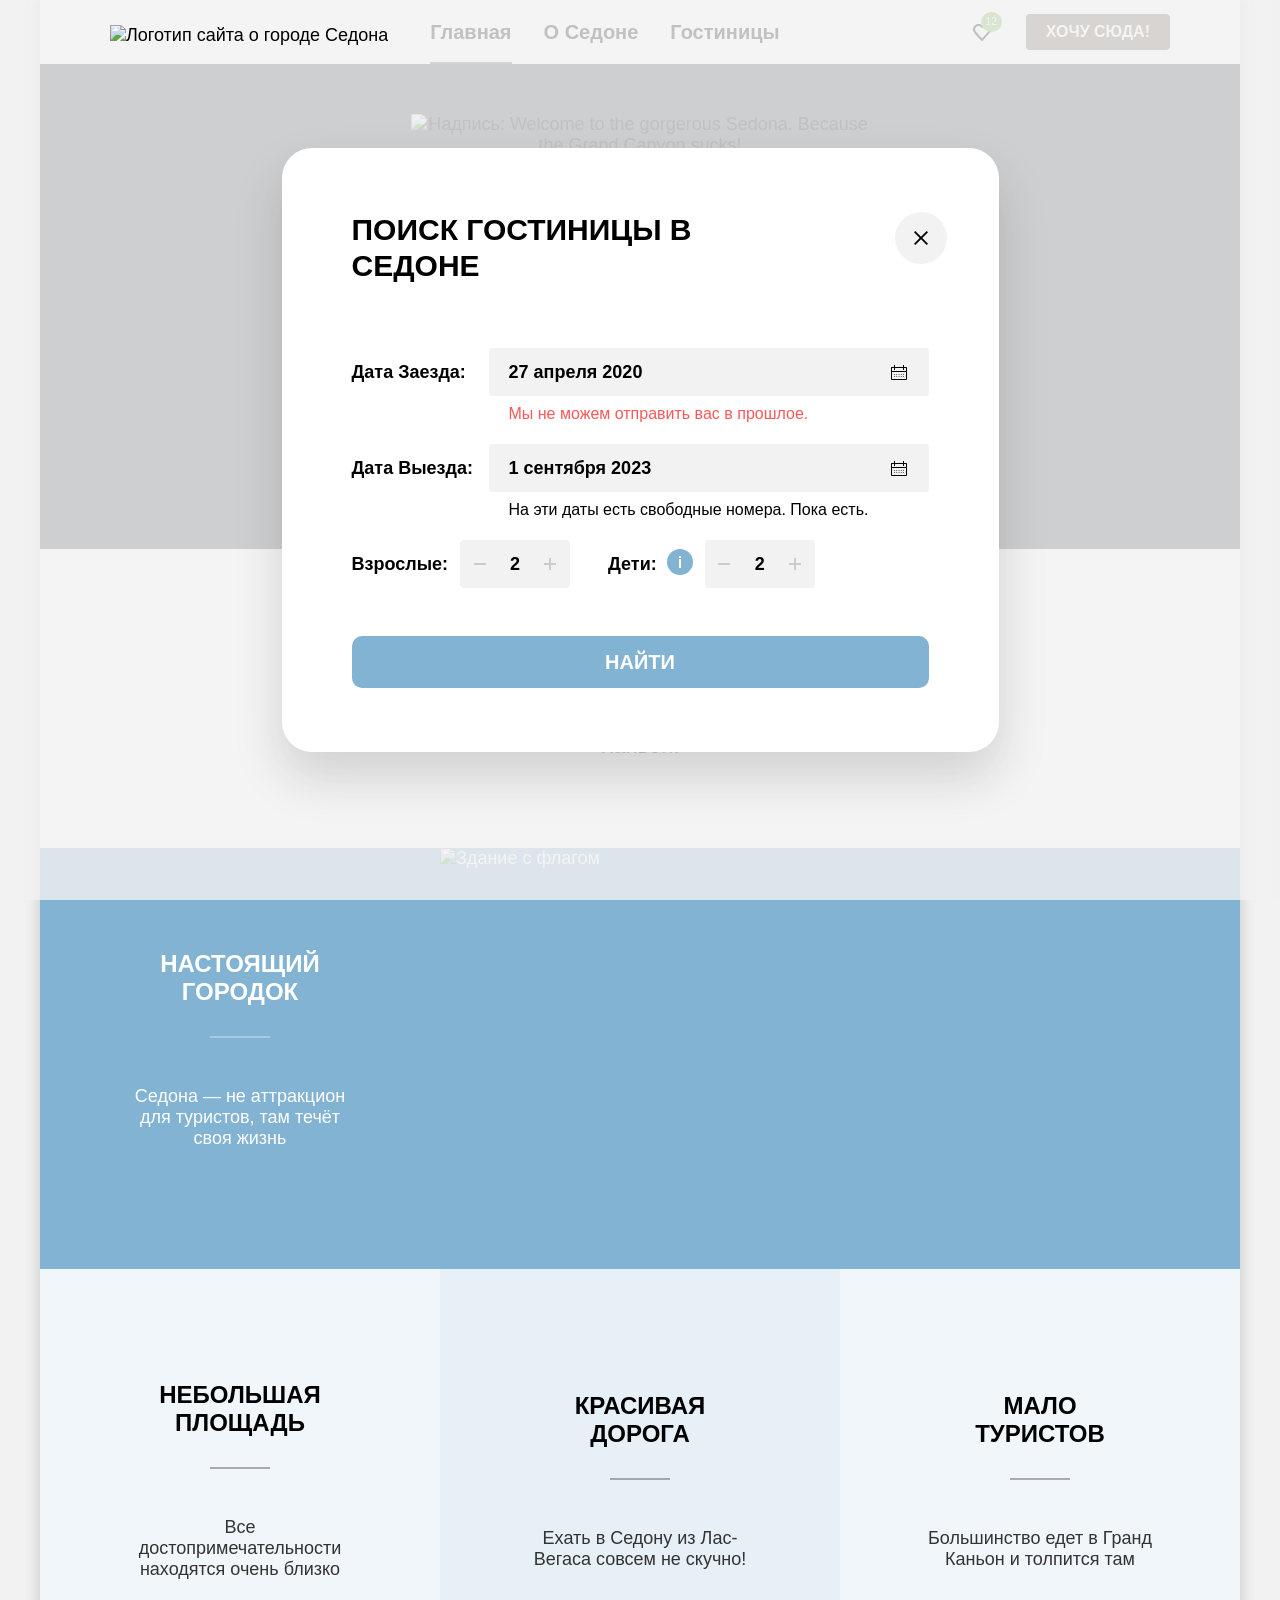
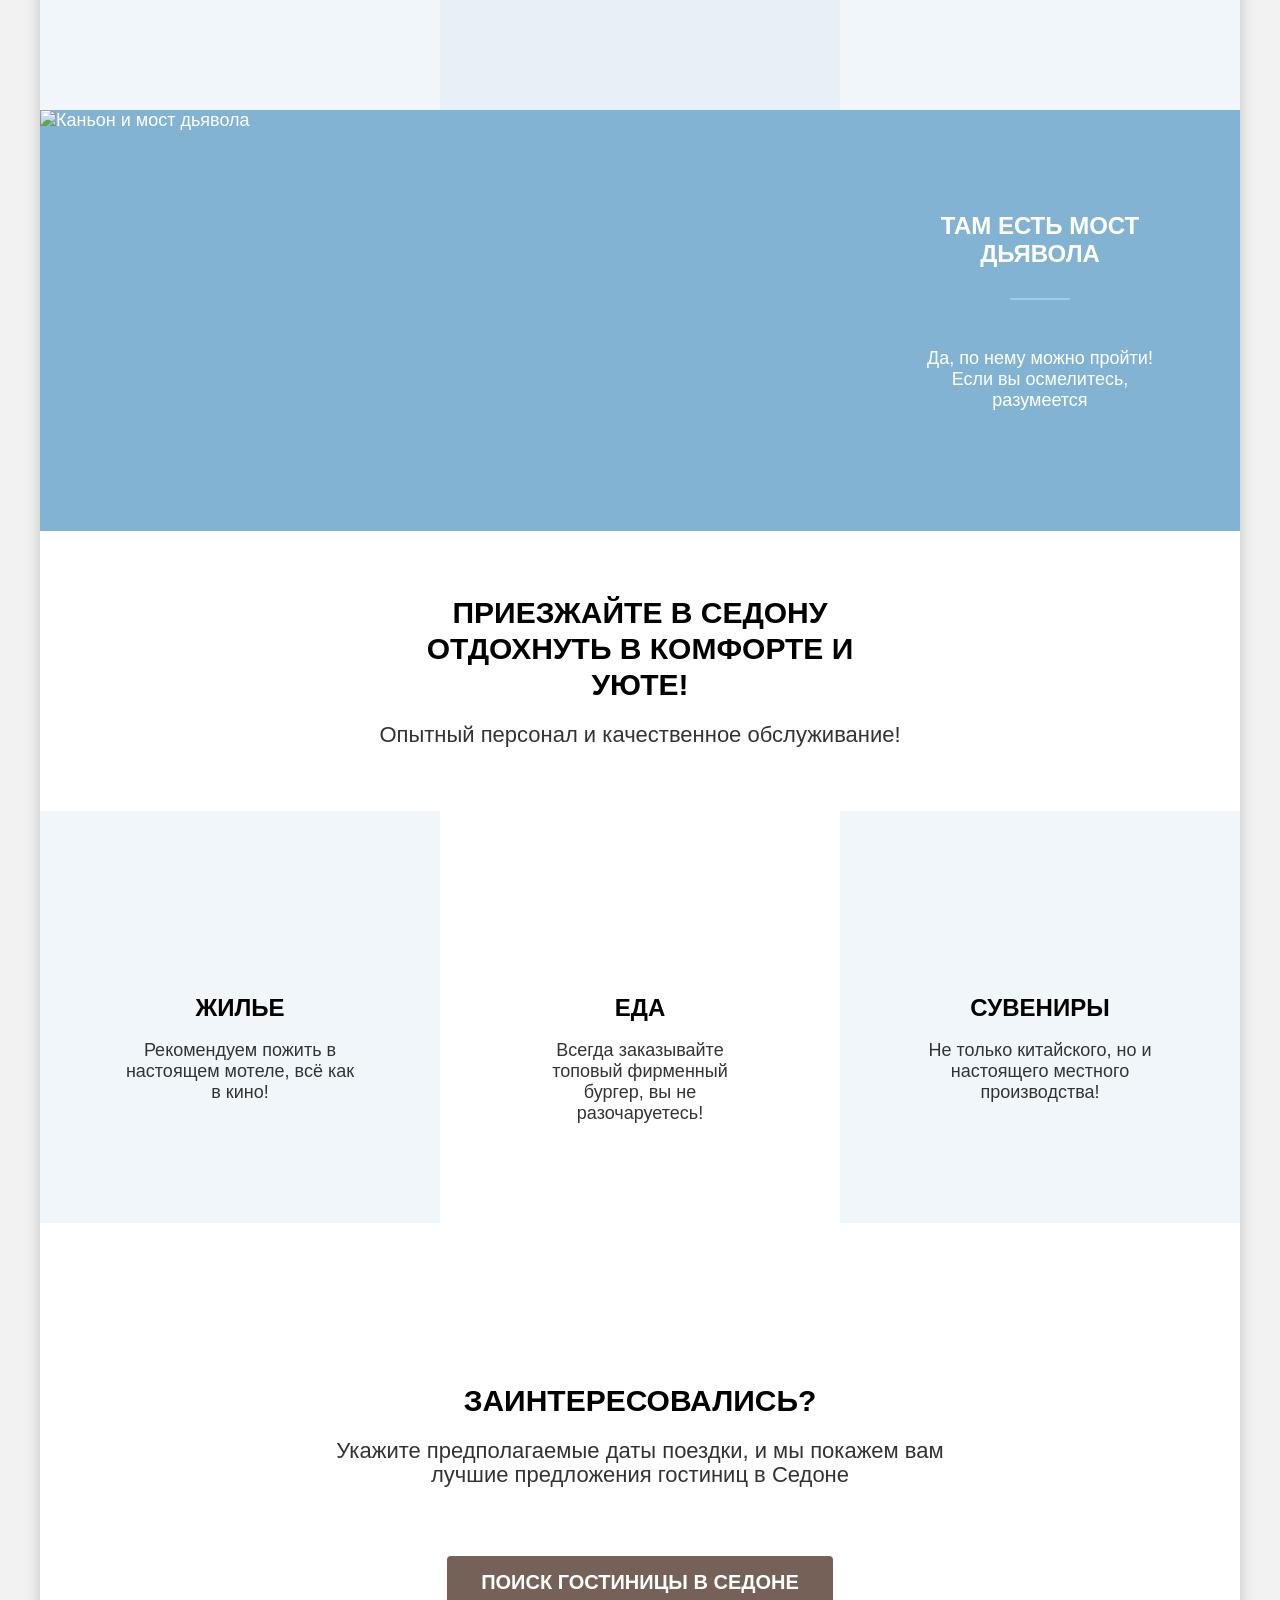
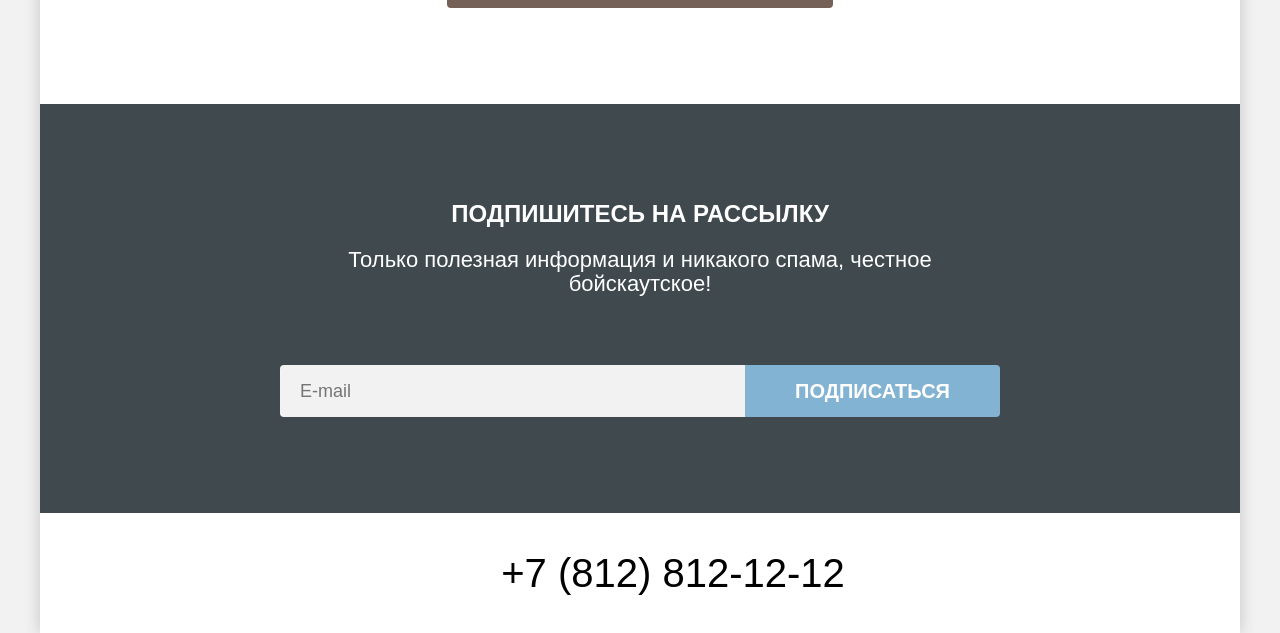
==== commit aa042b37: "add form elements, modal" ====
--- a/index.html
+++ b/index.html
@@ -44,7 +44,7 @@
               </a>
             </li>
             <li class="navigation-item">
-              <a class="button button-helper" href="#">Хочу сюда!</a>
+              <a class="button" href="#">Хочу сюда!</a>
             </li>
           </ul>
         </nav>
@@ -118,7 +118,7 @@
           <h2 class="search-offer-title">Заинтересовались?</h2>
           <p class="search-offer-subtitle">Укажите предполагаемые даты поездки, и мы покажем вам лучшие предложения
             гостиниц в Седоне</p>
-          <a class="button button-search search-offer-link" href="#">Поиск гостиницы в Седоне</a>
+          <a class="button button-large search-offer-link" href="#">Поиск гостиницы в Седоне</a>
         </section>
 
         <section class="subscription background">
@@ -159,6 +159,70 @@
         </a>
       </footer>
     </div>
+
+    <div class="modal-container ">
+      <div class="modal modal-hotel-search">
+        <button class="modal-close-button" type="button">
+          <span class="visually-hidden">Закрыть окно</span>
+        </button>
+        <section class="modal-content">
+          <h2 class="modal-title">Поиск гостиницы в Седоне</h2>
+          <form class="hotel-search-form" action="https://echo.htmlacademy.ru/" method="post">
+            <div class="field-group">
+              <label class="field-label" for="check-in-date">Дата Заезда:</label>
+              <div class="input-wrapper">
+                 <input id="check-in-date" name="check-in-date" class="field-date" type="text"
+                 placeholder="Введите дату" value="27 апреля 2020" required/>
+                 <p class="user-message error-text">Мы не можем отправить вас в прошлое.</p>
+              </div>
+            </div>
+            <div class="field-group">
+              <label class="field-label" for="check-out-date">Дата Выезда:</label>
+              <div class="input-wrapper">
+                 <input id="check-out-date" name="check-out-date" class="field-date" type="text"
+                 placeholder="Введите дату" value="1 сентября 2023" required/>
+                 <p class="user-message info-text">На эти даты есть свободные номера. Пока есть.</p>
+              </div>
+            </div>
+           <div class="field-group counter">
+  <div class="guest-counter">
+    <label class="field-label" for="adults">Взрослые:</label>
+    <div class="counter-controls">
+      <button type="button" class="counter-button minus">
+        <span class="visually-hidden">Уменьшить</span>
+      </button>
+      <input class="counter-field" id="adults"  name="adults-count" type="number" value="2" min="0">
+      <button type="button" class="counter-button plus">
+        <span class="visually-hidden">Увеличить</span>
+      </button>
+    </div>
+  </div>
+
+  <div class="guest-counter">
+    <div class="with-tooltip">
+      <label class="field-label" for="children">Дети:</label>
+      <div class="tooltip-container">
+        <span class="tooltip-icon" tabindex="0"></span>
+        <p class="tooltip-text">Укажите количество детей, которые будут с вами, возраст которых от 6 до 18 лет. Дети до 6 лет размещаются бесплатно.</p>
+      </div>
+    </div>
+    <div class="counter-controls">
+      <button type="button" class="counter-button minus">
+        <span class="visually-hidden">Уменьшить</span>
+      </button>
+      <input class="counter-field" id="children" name="children-count" type="number" value="2" min="0">
+      <button type="button" class="counter-button plus">
+        <span class="visually-hidden">Увеличить</span>
+      </button>
+    </div>
+  </div>
+</div>
+            <button class="button button-action button-large button-wide" type="submit">Найти</button>
+          </form>
+        </section>
+      </div>
+
+  </div>
   </body>
 
 </html>
--- a/styles/styles.css
+++ b/styles/styles.css
@@ -100,13 +100,18 @@
   display: flex;
   align-items: center;
   padding: 0 70px;
-  column-gap: 28px;
+  column-gap: 30px;
 }
 
 .main-header-link {
   margin-bottom: -7px;
   position: relative;
   z-index: 1;
+  transition: opacity 250ms ease-in-out;
+}
+
+.main-header-link:hover {
+  opacity: 0.8;
 }
 
 .navigation {
@@ -121,7 +126,7 @@
   display: flex;
   flex-wrap: wrap;
   list-style-type: none;
-  gap: 5px;
+  gap: 8px;
   margin: 0;
   padding: 0;
 }
@@ -148,10 +153,18 @@
 
 .navigation-user-link {
   display: block;
-  padding: 22px 12px;
+  padding: 12px 16px;
   background-repeat: no-repeat;
   background-position: center;
   position: relative;
+}
+
+.navigation-link:not(.navigation-link-current):hover {
+  color: var(--texts-hover);
+}
+
+.navigation-user-link:hover {
+  background-color: var(--forms-elements-2);
 }
 
 .navigation-link-current {
@@ -163,7 +176,7 @@
   position: absolute;
   left: 12px;
   right: 12px;
-  bottom: -3px;
+  bottom: 0;
   height: 2px;
   background-color: var(--texts-hover);
 }
@@ -183,7 +196,7 @@
 .favourites-count {
   position: absolute;
   right: -4px;
-  top: 4px;
+  top: -8px;
   background-color: var(--buttons-select);
   color: var(--texts-background-deafault);
   font-size: 10px;
@@ -193,27 +206,67 @@
 }
 
 .button {
+  display: inline-block;
   border: none;
   cursor: pointer;
   font-family: inherit;
   font-size: 16px;
-  line-height: 25px;
+  line-height: 20px;
   font-weight: 700;
-  background-color: var(--texts-hover);
+  background-color: var(--buttons-basic);
   color: var(--texts-background-deafault);
   text-align: center;
   text-transform: uppercase;
   text-decoration: none;
-  padding: 8px 34px;
+  padding: 8px 20px;
   border-radius: 4px;
+  transition: background-color 250ms ease-in-out, color 250ms ease-in-out;
+}
+
+.button:hover {
+  background-color: var(--buttons-brown-hover);
+}
+
+.button:focus-visible {
+  outline: 3px solid var(--buttons-second);
+  outline-offset: 1px;
+}
+
+.button:disabled {
+  background-color: var(--buttons-disabled);
+  cursor: default;
+}
+
+.button:active {
+  color: var(--texts-background-active);
 }
 
 .button-action {
-  padding: 8px 50px;
   background-color: var(--buttons-second);
 }
 
-.button-search {
+.button-action:hover {
+  background-color: var(--buttons-blue-hover);
+}
+
+.button-favourited {
+  background-color: var(--buttons-select);
+}
+
+.button-favourited:hover {
+  background-color: var(--buttons-green-hover);
+}
+
+.button-transparent {
+   background-color: transparent;
+}
+
+.button-transparent:hover {
+  background-color: transparent;
+  color: rgba(255, 255, 255, 0.6);
+}
+
+.button-large {
   font-size: 20px;
   line-height: 36px;
   padding: 8px 34px;
@@ -223,84 +276,17 @@
   padding: 8px 8px;
 }
 
-.color-absent{
-  background-color: transparent
-}
-
-.color-in-favourites {
-  background-color: var(--buttons-select);
-}
-
-.color-action {
-  background-color: var(--buttons-second);
-}
-
-.button-helper:hover,
-.button-helper:focus {
-  background-color: var(--buttons-brown-hover);
-}
-
-.button-helper:active {
-  color: var(--texts-background-active);
-}
-
-.button-action:hover,
-.button-action:focus {
-  background-color: var(--buttons-blue-hover);
-}
-
-.button-action:active {
-  color: var(--texts-background-active);
-}
-
-.button-action:focus-visible {
-  outline: 3px solid var(--buttons-blue-hover);
-  outline-offset: 2px;
-}
-
-.button-favourited:hover,
-.button-favourited:focus {
-  background-color: var(--buttons-green-hover);
-}
-
-.button-favourited:active {
-  color: var(--texts-background-active);
-}
-
-.button-search:hover,
-.button-search:focus {
-  background-color: var(--buttons-brown-hover);
-}
-
-.button-search:active {
-  color: var(--texts-background-active);
-}
-
-.button-search:focus-visible {
-  outline: 3px solid var(--buttons-brown-hover);
-  outline-offset: 2px;
-}
-
-.button-search:disabled {
-  background-color: var(--buttons-disabled);
-  cursor: default;
-}
-
-.button:focus-visible {
-  outline: 3px solid var(--buttons-brown-hover);
-  outline-offset: 2px;
-}
-
-.button:disabled {
-  background-color: var(--buttons-disabled);
-  cursor: default;
+.button-wide {
+  width: 100%;
+  border-radius: 10px;
+  padding: 8px 34px;
 }
 
 .hero {
+  min-height: 485px;
   display: flex;
   flex-direction: column;
   align-items: center;
-  justify-content: center;
   text-align: center;
   color: var(--texts-texts-basic);
   background-color: #3F494E;
@@ -425,8 +411,8 @@
   line-height: 24px;
   text-align: center;
   color: var(--texts-second);
-  max-width: 600px;
-  margin: 20px auto 54px;
+  max-width: 660px;
+  margin: 20px auto 69px;
 }
 
 .advantages-item:nth-child(1) {
@@ -503,7 +489,6 @@
   padding: 96px 30px;
 }
 
-
 .search-offer-link {
   display: inline-block;
 }
@@ -517,11 +502,13 @@
 
 .subscription-input {
   min-width: 452px;
+  flex-grow: 1;
   padding: 12px 20px;
   font-family: inherit;
   font-size: 18px;
   line-height: 24px;
   background-color: var(--forms-elements-2);
+  color: #000;
   border: none;
   border-radius: 4px 0 0 4px;
 }
@@ -532,6 +519,8 @@
   padding: 8px 50px;
   font-size: 20px;
   line-height: 36px;
+  border-radius: 0 4px 4px 0;
+
 }
 
 .subscription.background {
@@ -560,13 +549,6 @@
   text-align: center;
 }
 
-.subscription-input {
-  font-family: inherit;
-  color: inherit;
-  font-size: 18px;
-  line-height: 24px;
-}
-
 .main-footer {
   display: flex;
   flex-wrap: wrap;
@@ -593,6 +575,7 @@
   height: 40px;
   background-repeat: no-repeat;
   background-position: center;
+  outline: none;
 }
 
 .socials-link::before {
@@ -601,10 +584,11 @@
   mask-position: center;
   mask-size: contain;
   background-color: var(--icons-second);
+  transition: background-color 250ms ease-in-out;
 }
 
 .socials-link:hover::before,
-.socials-link:focus::before {
+.socials-link:focus-visible::before {
   background-color: var(--icons-second-hover);
 }
 
@@ -636,6 +620,8 @@
   color: var(--texts-texts-basic);
   text-transform: uppercase;
   text-decoration: none;
+  outline: none;
+  transition: color 250ms ease-in-out;
 }
 
 .contacts-phone:hover,
@@ -653,6 +639,7 @@
   align-items: center;
   width: 115px;
   height: 33px;
+  outline: none;
 }
 
 .academy-link::before {
@@ -665,6 +652,7 @@
   mask-size: contain;
   mask-position: center;
   mask-repeat: no-repeat;
+  transition: background-color 250ms ease-in-out;
 }
 
 .academy-link:hover::before,
@@ -711,6 +699,7 @@
   display: flex;
   gap: 10px;
   align-items: center;
+
 }
 
 .breadcrumbs-item:not(:last-child)::after {
@@ -730,6 +719,7 @@
   font-size: 16px;
   line-height: 21px;
   text-decoration: none;
+  transition: opacity 250ms;
 }
 
 .breadcrumbs-item:first-child .breadcrumbs-link {
@@ -743,6 +733,14 @@
   background-size: contain;
 }
 
+.breadcrumbs-item:first-child .breadcrumbs-link:hover {
+  opacity: 0.6;
+}
+
+.breadcrumbs-item:first-child .breadcrumbs-link:active {
+  opacity: 0.3;
+}
+
 .filter-form {
   display: flex;
   flex-wrap: wrap;
@@ -752,11 +750,11 @@
   margin-top: 40px;
 }
 
-.button-wrap {
+.filter-form-button-wrap {
   display: flex;
   flex-direction: column;
-  gap: 40px;
-  padding-top: 44px;
+  gap: 32px;
+  padding-top: 56px;
 }
 
 .filter-field-group {
@@ -791,22 +789,156 @@
   line-height: 23px;
 }
 
-.filter-field-group input[type="number"] {
-  font-family: inherit;
-  font-weight: 700;
+.filter-label {
+  position: relative;
+  display: block;
+  cursor: pointer;
+  transition: opacity 250ms;
+  padding-left: 36px;
+  outline: none;
+}
+
+.checkmark-field {
+  display: inline-block;
+  position: absolute;
+  left: 0;
+  width: 20px;
+  height: 20px;
+  border-radius: 4px;
+  background-color: var(--texts-background-deafault);
+}
+
+.filter-input[type="checkbox"]:checked + .checkmark-field::before {
+  content: "";
+  position: absolute;
+  top: 6px;
+  left: 4px;
+  width: 13px;
+  height: 10px;
+  background-image: url("../images/icons/check-mark.svg");
+  background-repeat: no-repeat;
+}
+
+.filter-input[type="radio"] + .checkmark-field {
+  border-radius: 50%;
+}
+
+.filter-input[type="radio"]:checked + .checkmark-field::before {
+  content: "";
+  position: absolute;
+  top: 5px;
+  left: 5px;
+  width: 10px;
+  height: 10px;
+  background-color: var(--forms-inputs);;
+  border-radius: 50%;
+}
+
+.filter-label:hover {
+  opacity: 0.6;
+}
+
+.filter-label:active {
+  opacity: 0.3;
+}
+
+.filter-input:focus-visible + .checkmark-field {
+  outline: none;
+  box-shadow: 0 0 0 3px var(--buttons-second);
+}
+
+.filter-input[type="checkbox"]:active + .checkmark-field {
+  outline: 2px solid var(--buttons-second);
+}
+
+.range-scale-wrapper {
+  position: relative;
+  width: 287px;
+  height: 4px;
+  margin-top: 36px;
+  background-color: rgba(255, 255, 255, 0.3);
+  border-radius: 4px;
+}
+
+.range-bar {
+  position: absolute;
+  height: 4px;
+  background-color: var(--texts-background-deafault);
+}
+
+.range-toggle {
+  position: absolute;
+  width: 20px;
+  height: 20px;
+  border: none;
+  border-radius: 5px;
+  background-color: var(--texts-background-deafault);
+  cursor: pointer;
+}
+
+.min-price-toggle {
+  top: -8px;
+  right: 0;
+}
+
+.max-price-toggle {
+  top: -8px;
+  left: 0;
+}
+
+.label-text {
   font-size: 18px;
   line-height: 24px;
   color: var(--texts-texts-basic);
+  opacity: 0.6;
+  text-transform: lowercase;
+}
+
+.price-range-input-label {
+  position: absolute;
+  top: 12px;
+  right: 12px;
+  color: rgba(0, 0, 0, 0.3)
+}
+
+.range-wrapper {
+  position: relative;
+}
+
+.range-wrapper-inputs {
+  display: flex;
+  gap: 2px;
+  margin: 32px 0 36px;
+}
+
+
+.price-range-input {
+  width: 143px;
+  padding: 12px 20px;
   background-color: var(--forms-elements-2);
+  color: var(--texts-texts-basic);
+  font-family: inherit;
+  font-size: 18px;
+  line-height: 24px;
+  font-weight: 700;
   border: none;
-}
-
-.label-text {
-  font-size: 17px;
-  line-height: 24px;
-  color: var(--texts-texts-basic);
-  opacity: 0.3;
-  text-transform: lowercase;
+  appearance: textfield;
+}
+
+.price-range-input:hover {
+  background-color: var(--texts-background-hover);
+}
+
+.price-range-input:focus-visible {
+  outline: 3px solid var(--buttons-second);
+}
+
+.price-range-input-min {
+  border-radius: 4px 0 0 4px;
+}
+
+.price-range-input-max {
+  border-radius: 0 4px 4px 0;
 }
 
 .catalog-filter-title {
@@ -820,9 +952,37 @@
 .select-control {
   font-family: inherit;
   font-size: 18px;
-  line-height: 21px;
+  line-height: 20px;
   color: var(--texts-texts-basic);
   background-color: var(--texts-background-deafault);
+  padding: 14px 100px 14px 20px;
+  border: 2px solid var(--forms-elements-1);
+  border-radius: 4px;
+  appearance: none;
+  position: relative;
+  background-image: url("../images/icons/arrow-downward.svg");
+  background-repeat: no-repeat;
+  background-size: 12px 7px;
+  background-position: right 21px center;
+  transition: border-color 250ms ease-in-out;
+}
+
+.select-control:hover {
+  outline: 3px solid var(--buttons-second);
+}
+
+.select-control:focus-visible {
+  outline: 3px solid var(--buttons-second);
+}
+
+.select-control:disabled {
+  border-color: var(--background-basic-2);
+  color: var(--background-basic-2);
+  opacity: 0.6;
+}
+
+.select-control:disabled:hover {
+  outline: none;
 }
 
 .view-header {
@@ -851,6 +1011,17 @@
   padding: 14px 12px;
   background-repeat: no-repeat;
   background-position: center;
+  transition: border-color 250ms;
+}
+
+.view-item-link:hover,
+.view-item-link:active {
+  border-color: var(--texts-texts-basic);
+}
+
+.view-item-link:focus-visible {
+  outline: none;
+  border-color: var(--buttons-second);
 }
 
 .view-item-link.current {
@@ -874,7 +1045,7 @@
   flex-wrap: wrap;
   align-items: center;
   margin-left: auto;
-  gap: 80px;
+  gap: 70px;
 }
 
 .hotels-list {
@@ -1002,6 +1173,20 @@
   text-decoration: none;
   border-radius: 4px;
   padding: 0;
+  transition: background-color 250ms ease-in-out;
+}
+
+.pagination-item-link:hover {
+  background-color: var(--buttons-blue-hover);
+}
+
+.pagination-item-link:active {
+  color: rgba(255, 255, 255, 0.3);
+}
+
+.pagination-item-link:focus-visible {
+  outline: none;
+  background-color: var(--buttons-blue-hover);
 }
 
 .pagination-item-link.current {
@@ -1017,3 +1202,252 @@
   padding: 96px 30px;
   text-align: center;
 }
+
+.modal-container {
+  position: fixed;
+  top: 0;
+  left: 0;
+  display: flex;
+  width: 100%;
+  height: 100%;
+  background-color: rgba(242, 242, 242, 0.8);
+}
+
+.modal-container-hidden {
+  display: none;
+}
+
+.modal {
+  position: relative;
+  margin: auto;
+  padding: 64px 70px;
+  border-radius: 30px;
+  background-color: var(--texts-background-deafault);
+  box-shadow: 0 25px 50px 0 rgba(0, 0, 0, 0.15);
+}
+
+.modal-hotel-search {
+  width: 717px;
+}
+
+.modal-close-button {
+  width: 52px;
+  height: 52px;
+  border: none;
+  border-radius: 50%;
+  background-color: var(--forms-elements-2);
+  cursor: pointer;
+  position: absolute;
+  top: 64px;
+  right: 52px;
+  padding: 0;
+  background-image: url("../images/icons/close-button.svg");
+  background-repeat: no-repeat;
+  background-position: center;
+}
+
+.modal-title {
+  font-weight: 700;
+  font-size: 30px;
+  line-height: 36px;
+  color: var(--texts-texts-basic);
+  text-transform: uppercase;
+  padding-right: 130px;
+  margin: 0 0 64px;
+}
+
+.field-group {
+  display: flex;
+  align-items: center;
+  margin-bottom: 48px;
+}
+
+.field-group:not(.counter) {
+  justify-content: space-between;
+}
+
+.field-group.counter {
+  gap: 38px;
+}
+
+.field-label {
+  width: 137px;
+  font-size: 18px;
+  line-height: 24px;
+  font-weight: 700;
+}
+
+.input-wrapper {
+  position: relative;
+  flex-grow: 1;
+}
+
+.field-date {
+  width: 100%;
+  padding: 12px 40px 12px 20px;
+  font-family: inherit;
+  font-size: 18px;
+  line-height: 24px;
+  font-weight: 700;
+  background-color: var(--forms-elements-2);
+  border: none;
+  border-radius: 4px;
+  background-image: url("../images/icons/calendar.svg");
+  background-repeat: no-repeat;
+  background-position: center right 22px;
+}
+
+.field-date:hover {
+  background-color: rgba(0, 0, 0, 0.15);
+}
+
+.field-date:focus-visible{
+  outline: 3px solid var(--buttons-blue-hover);
+}
+
+.user-message {
+  margin: 0;
+  position: absolute;
+  top: 55px;
+  left: 20px;
+  font-size: 16px;
+  line-height: 21px;
+}
+
+.error-text {
+  color: var(--texts-error);
+}
+
+.guest-counter {
+  display: flex;
+  align-items: center;
+  gap: 12px;
+}
+
+.guest-counter .field-label {
+  width: auto;
+}
+
+.counter-controls {
+  display: flex;
+  width: 110px;
+  height: 48px;
+}
+
+.counter-field {
+  width: 31px;
+  text-align: center;
+  font-family: inherit;
+  font-size: 18px;
+  font-weight: 700;
+  border: none;
+  background-color: var(--forms-elements-2);
+  appearance: textfield;
+  padding: 0;
+  border-radius: 0;
+}
+
+.counter-field::-webkit-outer-spin-button,
+.counter-field::-webkit-inner-spin-button {
+  -webkit-appearance: none;
+}
+
+.counter-button {
+  width: 40px;
+  border: none;
+  background-color: var(--forms-elements-2);
+  cursor: pointer;
+  position: relative;
+}
+
+.counter-button::before,
+.counter-button::after {
+  content: "";
+  position: absolute;
+  top: 50%;
+  left: 50%;
+  width: 12px;
+  height: 2px;
+  background-color: #ccc;
+  transform: translate(-50%, -50%);
+  transition: background-color 250ms;
+}
+
+.counter-button.plus::after {
+  transform: translate(-50%, -50%) rotate(90deg);
+}
+
+.counter-button.minus {
+  border-radius: 4px 0 0 4px;
+}
+
+.counter-button.plus {
+  border-radius: 0 4px 4px 0;
+}
+
+.counter-button:hover::before,
+.counter-button:hover::after {
+  background-color: #000;
+}
+
+.counter-button:active::before,
+.counter-button:active::after {
+  background-color: #ccc;
+}
+.tooltip-container {
+  position: relative;
+}
+
+.with-tooltip {
+  position: relative;
+  display: flex;
+  align-items: center;
+  gap: 10px;
+}
+
+.tooltip-icon {
+  display: inline-block;
+  width: 26px;
+  height: 26px;
+  background-color: var(--background-basic-3);
+  background-image: url("../images/icons/info.svg");
+  background-repeat: no-repeat;
+  background-position: center;
+  border-radius: 50%;
+  cursor: pointer;
+}
+
+.tooltip-text {
+  display: none;
+  width: 256px;
+  background-color: var(--texts-second);
+  color: #fff;
+  padding: 15px 18px 18px 22px;
+  border-radius: 10px;
+  font-size: 16px;
+  line-height: 20px;
+  position: absolute;
+  left: 50%;
+  transform: translateX(-50%);
+  top: 40px;
+}
+
+.tooltip-text::after {
+  content: "";
+  position: absolute;
+  bottom: 100%;
+  left: 50%;
+  transform: translateX(-50%);
+  border-width: 10px;
+  border-style: solid;
+  border-color: transparent transparent var(--texts-second) transparent;
+}
+
+.tooltip-icon:focus + .tooltip-text {
+  display: block;
+}
+
+.button-wide:focus-visible {
+  background-color: var(--buttons-blue-hover);
+  outline: none;
+}
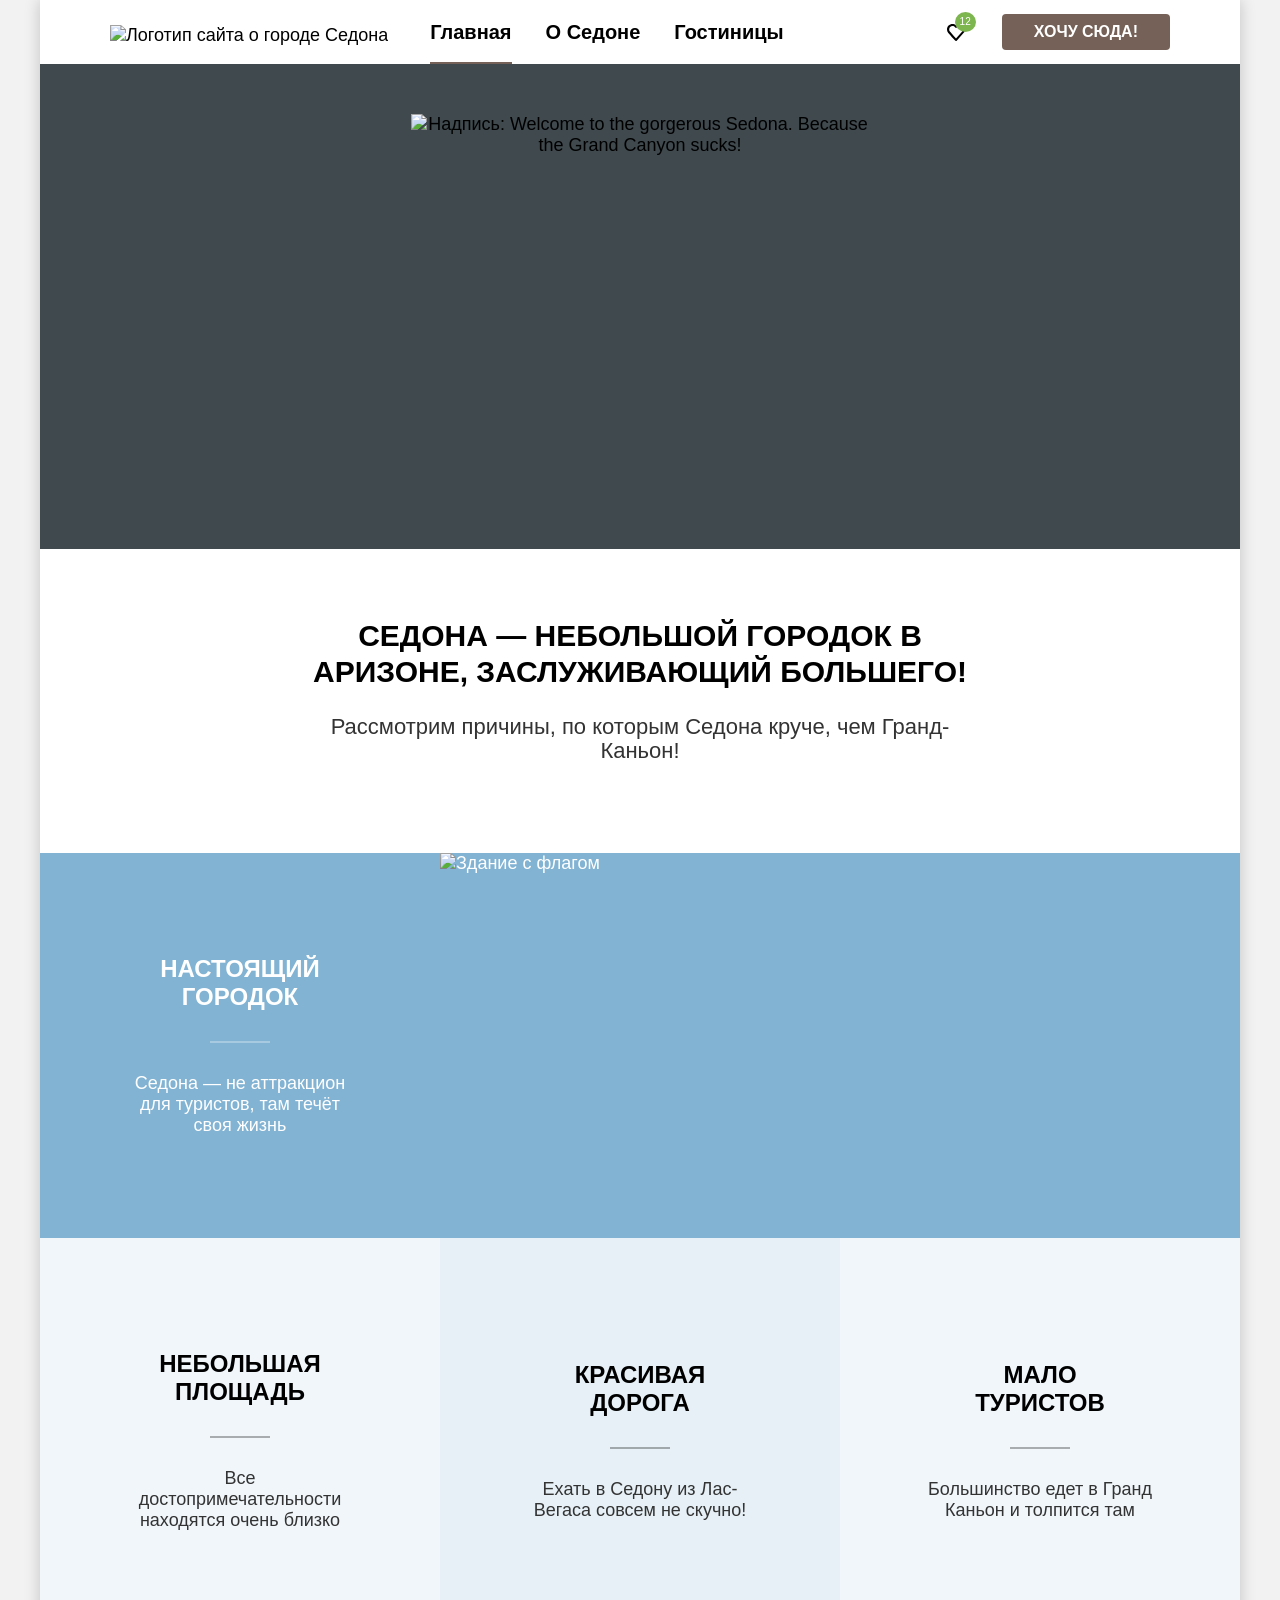
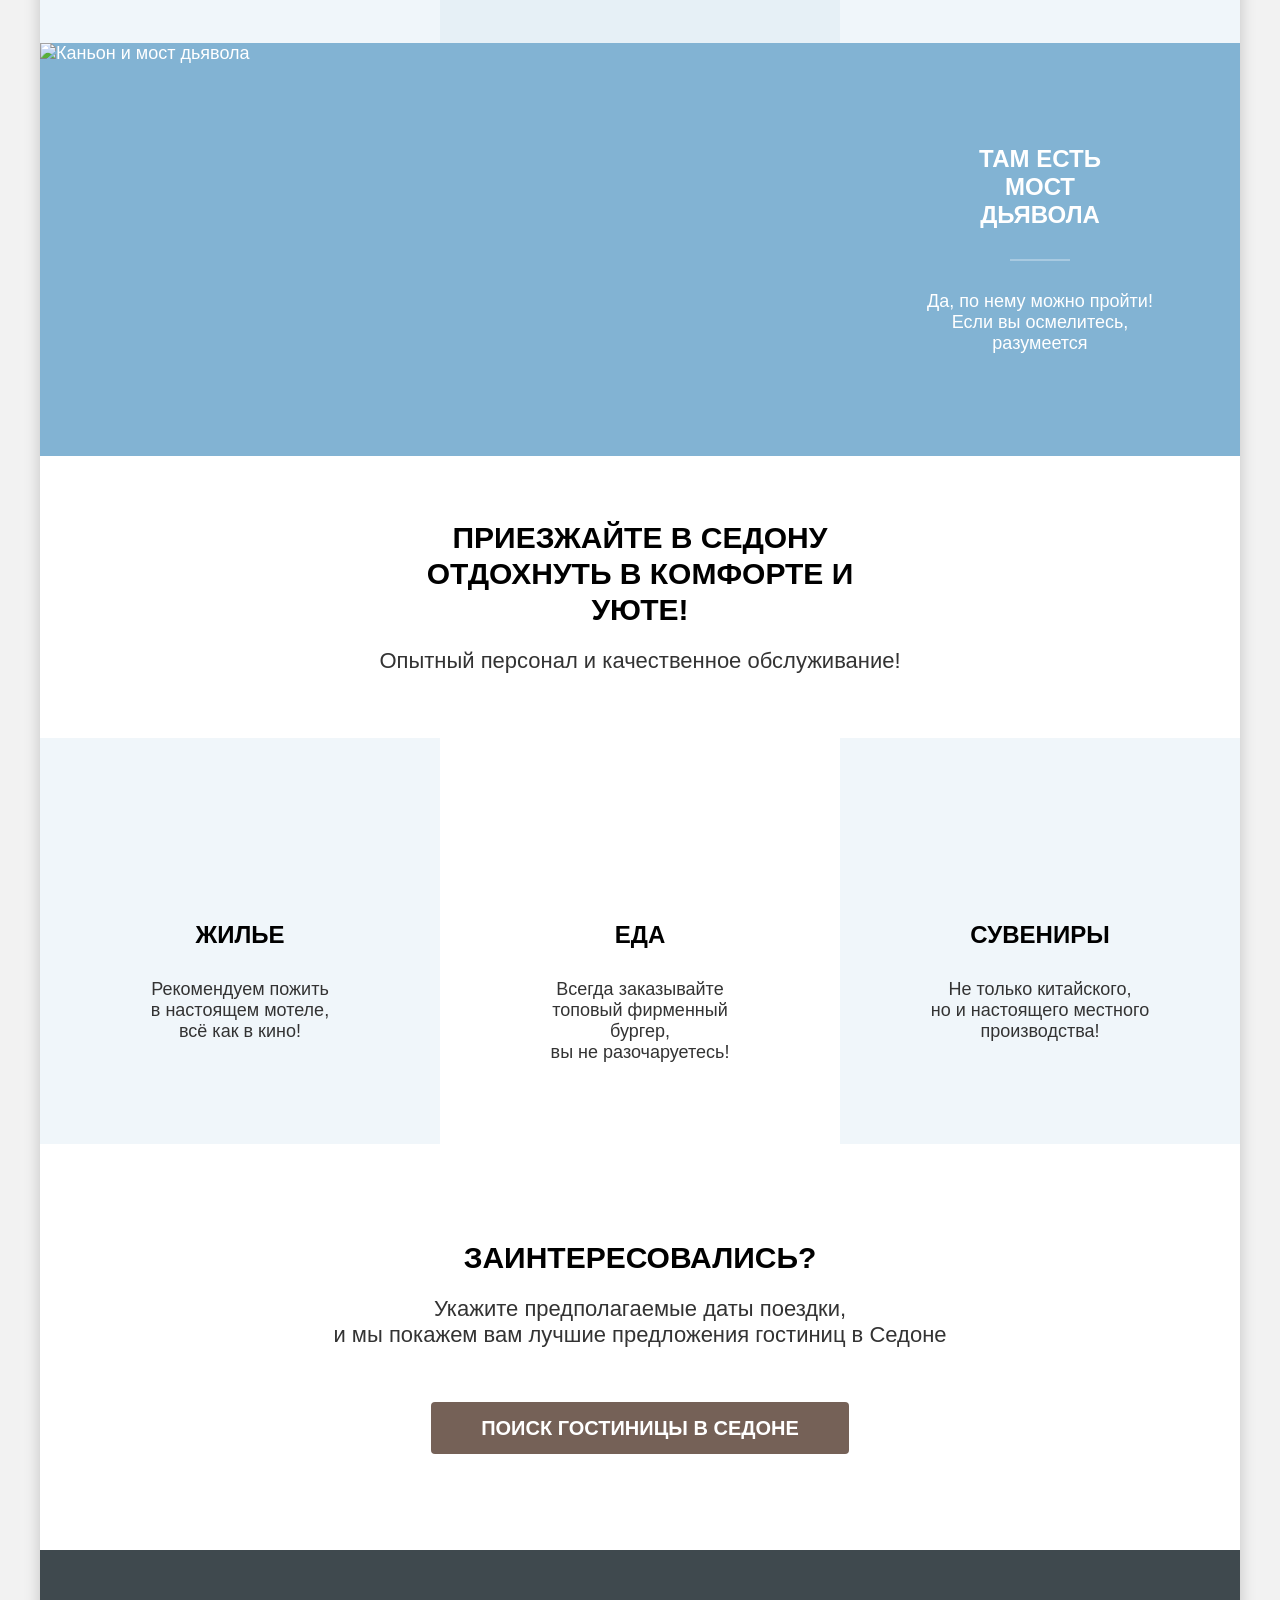
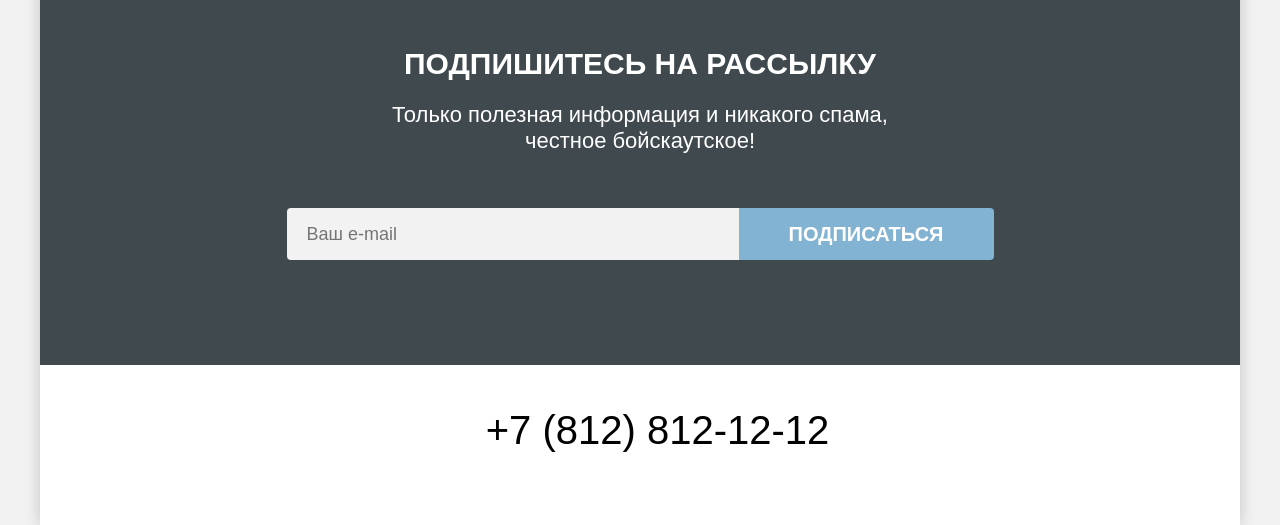
==== commit a88b25df: "add layout changes for perfect pixel" ====
--- a/index.html
+++ b/index.html
@@ -59,7 +59,7 @@
 
         <section class="advantages">
           <div class="advantages-header">
-            <h2 class="advantages-main-title">Седона - небольшой городок в Аризоне, заслуживающий большего!</h2>
+            <h2 class="advantages-main-title">Седона — небольшой городок в Аризоне, заслуживающий большего!</h2>
             <p class="advantages-subtitle">Рассмотрим причины, по которым Седона круче, чем Гранд-Каньон!</p>
           </div>
           <ul class="advantages-list">
@@ -100,34 +100,34 @@
           <ul class="services-list">
             <li class="services-item item-light accommodation">
               <h3 class="services-item-title">Жилье</h3>
-              <p class="services-item-description">Рекомендуем пожить в настоящем мотеле, всё как в кино!</p>
+              <p class="services-item-description">Рекомендуем пожить<br> в настоящем мотеле,<br> всё как в кино!</p>
             </li>
             <li class="services-item food">
               <h3 class="services-item-title">Еда</h3>
-              <p class="services-item-description">Всегда заказывайте топовый фирменный бургер, вы не разочаруетесь!
+              <p class="services-item-description">Всегда заказывайте <br> топовый фирменный бургер, <br> вы не разочаруетесь!
               </p>
             </li>
             <li class="services-item item-light souvenirs">
               <h3 class="services-item-title">Сувениры</h3>
-              <p class="services-item-description">Не только китайского, но и настоящего местного производства!</p>
+              <p class="services-item-description">Не только китайского, <br>но и настоящего местного <br>производства!</p>
             </li>
           </ul>
         </section>
 
         <section class="hotel-search-offer">
           <h2 class="search-offer-title">Заинтересовались?</h2>
-          <p class="search-offer-subtitle">Укажите предполагаемые даты поездки, и мы покажем вам лучшие предложения
+          <p class="search-offer-subtitle">Укажите предполагаемые даты поездки, <br> и мы покажем вам лучшие предложения
             гостиниц в Седоне</p>
           <a class="button button-large search-offer-link" href="#">Поиск гостиницы в Седоне</a>
         </section>
 
         <section class="subscription background">
           <h2 class="subscription-title different-background">Подпишитесь на рассылку</h2>
-          <p class="subscription-subtitle different-background">Только полезная информация и никакого спама, честное
+          <p class="subscription-subtitle different-background">Только полезная информация и никакого спама, <br> честное
             бойскаутское!</p>
           <form class="subscribe-form" action="https://echo.htmlacademy.ru/" method="post">
             <label class="visually-hidden" for="subscribe-form-email">Ваш e-mail</label>
-            <input class="subscription-input" type="email" id="subscribe-form-email" name="email" placeholder="E-mail"
+            <input class="subscription-input" type="email" id="subscribe-form-email" name="email" placeholder="Ваш e-mail"
               required>
             <button class="button button-action subscribe-form-button" type="submit">Подписаться</button>
           </form>
@@ -152,15 +152,16 @@
             </a>
           </li>
         </ul>
-
-        <a class="contacts-phone" href="tel:+7812812-12-12">+7 (812) 812-12-12</a>
+        <address class="contacts-address">
+          <a class="contacts-phone" href="tel:+78128121212">+7 (812) 812-12-12</a>
+        </address>
         <a class="academy-link" href="https://htmlacademy.ru/intensive/htmlcss">
           <span class="visually-hidden">HTML Academy</span>
         </a>
       </footer>
     </div>
 
-    <div class="modal-container ">
+    <div class="modal-container modal-container-hidden">
       <div class="modal modal-hotel-search">
         <button class="modal-close-button" type="button">
           <span class="visually-hidden">Закрыть окно</span>
@@ -217,10 +218,10 @@
     </div>
   </div>
 </div>
-            <button class="button button-action button-large button-wide" type="submit">Найти</button>
-          </form>
-        </section>
-      </div>
+      <button class="button button-action button-large button-wide" type="submit">Найти</button>
+  </form>
+</section>
+</div>
 
   </div>
   </body>
--- a/styles/styles.css
+++ b/styles/styles.css
@@ -126,7 +126,7 @@
   display: flex;
   flex-wrap: wrap;
   list-style-type: none;
-  gap: 8px;
+  gap: 10px;
   margin: 0;
   padding: 0;
 }
@@ -218,7 +218,7 @@
   text-align: center;
   text-transform: uppercase;
   text-decoration: none;
-  padding: 8px 20px;
+  padding: 8px 32px;
   border-radius: 4px;
   transition: background-color 250ms ease-in-out, color 250ms ease-in-out;
 }
@@ -269,7 +269,7 @@
 .button-large {
   font-size: 20px;
   line-height: 36px;
-  padding: 8px 34px;
+  padding: 8px 50px;
 }
 
 .button-small {
@@ -278,8 +278,17 @@
 
 .button-wide {
   width: 100%;
-  border-radius: 10px;
+  border-radius: 4px;
   padding: 8px 34px;
+}
+
+.filter-button-submit,
+.filter-button-reset {
+  width: 191px;
+  padding: 8px 50px;
+  font-size: 16px;
+  line-height: 21px;
+  border-radius: 4px;
 }
 
 .hero {
@@ -356,7 +365,8 @@
 .advantages-main-title,
 .services-title,
 .search-offer-title {
-  margin: 0;
+  margin: 0 auto;
+  padding: 0;
   font-size: 30px;
   line-height: 36px;
   font-weight: 700;
@@ -367,7 +377,21 @@
 .advantages-item-title,
 .services-item-title,
 .subscription-title {
-  margin: 0;
+  margin: 0 auto;
+  font-size: 24px;
+  line-height: 28px;
+  font-weight: 700;
+  color: var(--texts-texts-basic);
+  text-align: center;
+  text-transform: uppercase;
+}
+
+.advantages-item-title {
+  max-width: 172px;
+}
+
+.services-item-title {
+  margin-bottom: 30px;
   font-size: 24px;
   line-height: 28px;
   font-weight: 700;
@@ -399,20 +423,34 @@
 
 .advantages-description,
 .services-item-description {
+  margin: 0;
+  padding: 0;
   color: var(--texts-second);
   text-align: center;
 }
 
-.advantages-subtitle,
+.advantages-subtitle {
+  font-size: 22px;
+  line-height: 24px;
+  text-align: center;
+  color: var(--texts-second);
+  max-width: 660px;
+  margin: 25px auto 69px;
+}
+
 .services-subtitle,
 .search-offer-subtitle,
 .subscription-subtitle {
   font-size: 22px;
-  line-height: 24px;
+  line-height: 26px;
   text-align: center;
   color: var(--texts-second);
   max-width: 660px;
-  margin: 20px auto 69px;
+}
+
+.search-offer-subtitle,
+.subscription-subtitle {
+  margin: 20px auto 54px;
 }
 
 .advantages-item:nth-child(1) {
@@ -436,16 +474,16 @@
 }
 
 .services {
-  padding: 64px 0;
+  padding-top: 64px;
 }
 
 .services-title {
+  margin: 0 auto 20px;
   max-width: 500px;
-  margin: 0 auto 20px;
 }
 
 .services-subtitle {
-  margin-bottom: 64px;
+  margin: 20px auto 64px;
 }
 
 .services-list {
@@ -496,7 +534,7 @@
 .subscribe-form {
   display: flex;
   justify-content: center;
-  max-width: 720px;
+  max-width: 684px;
   margin: 0 auto;
 }
 
@@ -530,13 +568,13 @@
   background-repeat: no-repeat;
   background-size: cover;
   background-position: center;
-  padding: 96px 30px;
+  padding: 96px 30px 105px;
   text-align: center;
 }
 
 .subscription-title.different-background {
-  font-size: 24px;
-  line-height: 28px;
+  font-size: 30px;
+  line-height: 36px;
   color: var(--texts-background-deafault);
   text-align: center;
   text-transform: uppercase;
@@ -544,7 +582,7 @@
 
 .subscription-subtitle.different-background {
   font-size: 22px;
-  line-height: 24px;
+  line-height: 26px;
   color: var(--texts-background-deafault);
   text-align: center;
 }
@@ -554,16 +592,16 @@
   flex-wrap: wrap;
   align-items: center;
   justify-content: space-between;
-  padding: 40px 70px;
+  padding: 45px 70px 75px;
 }
 
 .socials-list {
   list-style-type: none;
+  width: 150px;
   margin: 0;
   padding: 0;
   display: flex;
   flex-wrap: wrap;
-  gap: 20px;
   align-items: center;
 }
 
@@ -613,6 +651,13 @@
   width: 22px;
   height: 17px;
 }
+
+.contacts-address {
+  max-width: 500px;
+  font-style: normal;
+  text-align: center;
+}
+
 
 .contacts-phone {
   font-size: 40px;
@@ -679,7 +724,7 @@
 }
 
 .catalog-title {
-  margin-bottom: 8px;
+  margin: 0 0 8px;
   font-size: 60px;
   line-height: 78px;
   font-weight: 700;
@@ -699,7 +744,6 @@
   display: flex;
   gap: 10px;
   align-items: center;
-
 }
 
 .breadcrumbs-item:not(:last-child)::after {
@@ -744,23 +788,20 @@
 .filter-form {
   display: flex;
   flex-wrap: wrap;
-  column-gap: 69px;
-  row-gap: 16px;
-  align-items: flex-start;
   margin-top: 40px;
-}
-
-.filter-form-button-wrap {
-  display: flex;
-  flex-direction: column;
-  gap: 32px;
-  padding-top: 56px;
 }
 
 .filter-field-group {
   width: 150px;
   border: none;
-  margin: 0;
+  margin-right: 70px;
+  padding: 0;
+}
+
+.filter-field-group:nth-child(3) {
+  width: 288px;
+  margin-left: auto;
+  margin-right: 70px;
   padding: 0;
 }
 
@@ -780,6 +821,13 @@
   font-size: 20px;
   line-height: 24px;
   font-weight: 700;
+}
+
+.filter-form-button-wrap {
+  display: flex;
+  flex-direction: column;
+  gap: 32px;
+  padding-top: 56px;
 }
 
 .filter-form-item {
@@ -911,7 +959,6 @@
   margin: 32px 0 36px;
 }
 
-
 .price-range-input {
   width: 143px;
   padding: 12px 20px;
@@ -941,12 +988,30 @@
   border-radius: 0 4px 4px 0;
 }
 
+.view-header {
+  display: flex;
+  flex-wrap: wrap;
+  justify-content: space-between;
+  align-items: center;
+  padding: 50px 70px 47px;
+}
+
 .catalog-filter-title {
+  margin: 0;
+  padding: 0;
   font-weight: 700;
   font-size: 30px;
   line-height: 36px;
   text-transform: uppercase;
   color: var(--texts-texts-basic);
+}
+
+.select-view-wrapper {
+  display: flex;
+  flex-wrap: wrap;
+  align-items: center;
+  margin-left: auto;
+  gap: 70px;
 }
 
 .select-control {
@@ -985,21 +1050,12 @@
   outline: none;
 }
 
-.view-header {
-  display: flex;
-  flex-wrap: wrap;
-  justify-content: space-between;
-  align-items: center;
-  margin: 50px 0 40px;
-  padding: 0 70px;
-}
-
 .view {
   list-style-type: none;
   margin: 0;
   padding: 0;
   display: flex;
-  gap: 2px;
+  gap: 5px;
 }
 
 .view-item-link {
@@ -1040,14 +1096,6 @@
   background-image: url("../images/icons/list.svg");
 }
 
-.select-view-wrapper {
-  display: flex;
-  flex-wrap: wrap;
-  align-items: center;
-  margin-left: auto;
-  gap: 70px;
-}
-
 .hotels-list {
   list-style-type: none;
   display: grid;
@@ -1055,7 +1103,7 @@
   column-gap: 20px;
   row-gap: 20px;
   margin: 0 0 40px;
-  padding: 0 70px 40px;
+  padding: 0 70px;
   position: relative;
 }
 
@@ -1079,6 +1127,10 @@
   box-shadow: 0 0 0 1px var(--buttons-disabled);
 }
 
+.hotels-list-item:last-child {
+  padding-bottom: 40px;
+}
+
 .hotels-list-item-link {
   grid-column: 1 / -1;
   text-decoration: none;
@@ -1086,6 +1138,8 @@
 }
 
 .hotels-list-item-title {
+  margin: 0;
+  padding: 0;
   font-size: 24px;
   line-height: 28px;
   font-weight: 700;
@@ -1093,12 +1147,16 @@
 }
 
 .hotels-list-item-type {
+  margin: 0;
+  padding: 0;
   font-size: 18px;
   line-height: 21px;
   color: var(--texts-texts-basic);
 }
 
 .hotels-list-item-price {
+  margin: 0;
+  padding: 0;
   font-size: 18px;
   line-height: 21px;
   color: var(--texts-texts-basic);
@@ -1150,10 +1208,12 @@
   gap: 8px;
   list-style-type: none;
   margin: 0;
-  padding-left: 70px;
+  padding: 0 0 60px 70px
 }
 
 .pagination-item {
+  margin: 0;
+  padding: 0;
   display: flex;
   border-radius: 4px;
 }
@@ -1195,11 +1255,26 @@
 }
 
 .pagination-item-ellipsis {
-  align-self: center;
+  padding: 16px 23px;
 }
 
 .subscription {
-  padding: 96px 30px;
+  padding: 96px 30px 105px;
+  text-align: center;
+}
+
+.subscription-title {
+  font-size: 30px;
+  line-height: 36px;
+  color: var(--texts-texts-basic);
+  text-align: center;
+  text-transform: uppercase;
+}
+
+.subscription-subtitle {
+  font-size: 22px;
+  line-height: 26px;
+  color: var(--texts-texts-basic);
   text-align: center;
 }
 
@@ -1215,6 +1290,7 @@
 
 .modal-container-hidden {
   display: none;
+  z-index: 2;
 }
 
 .modal {
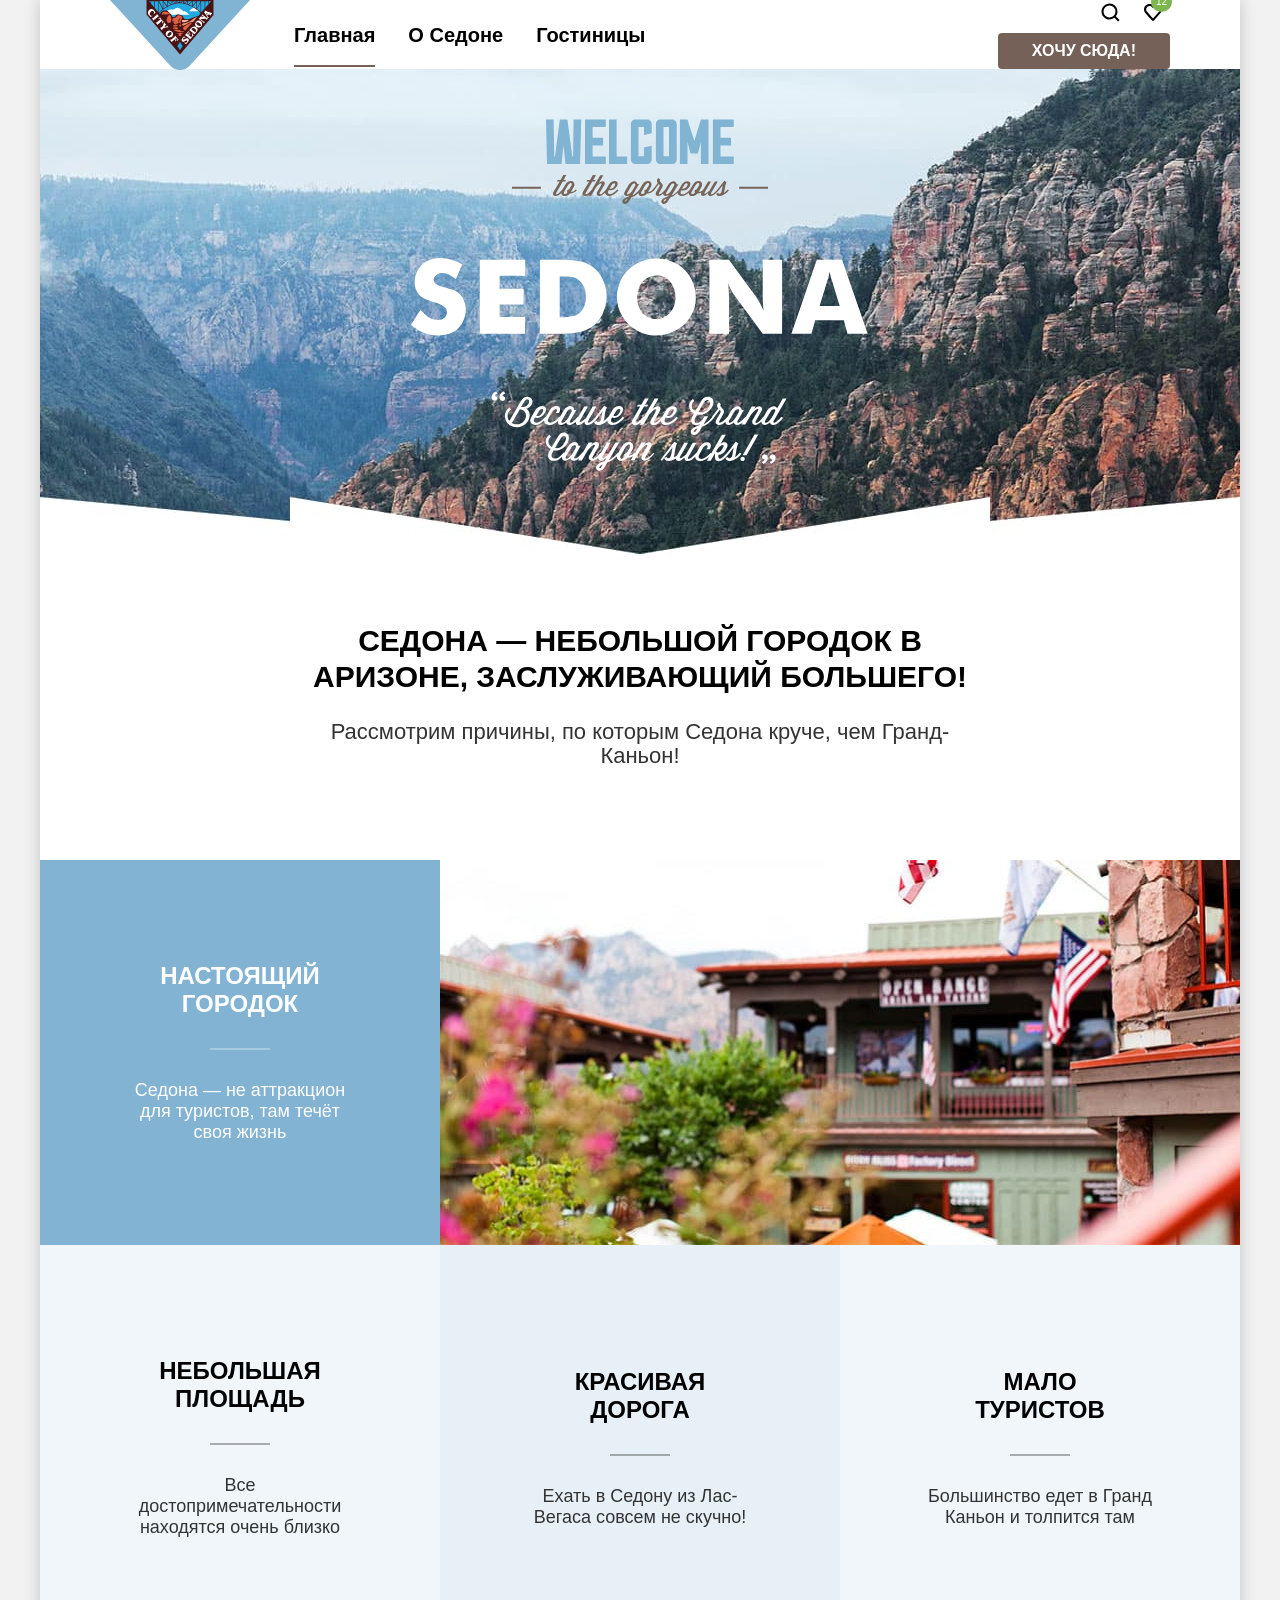
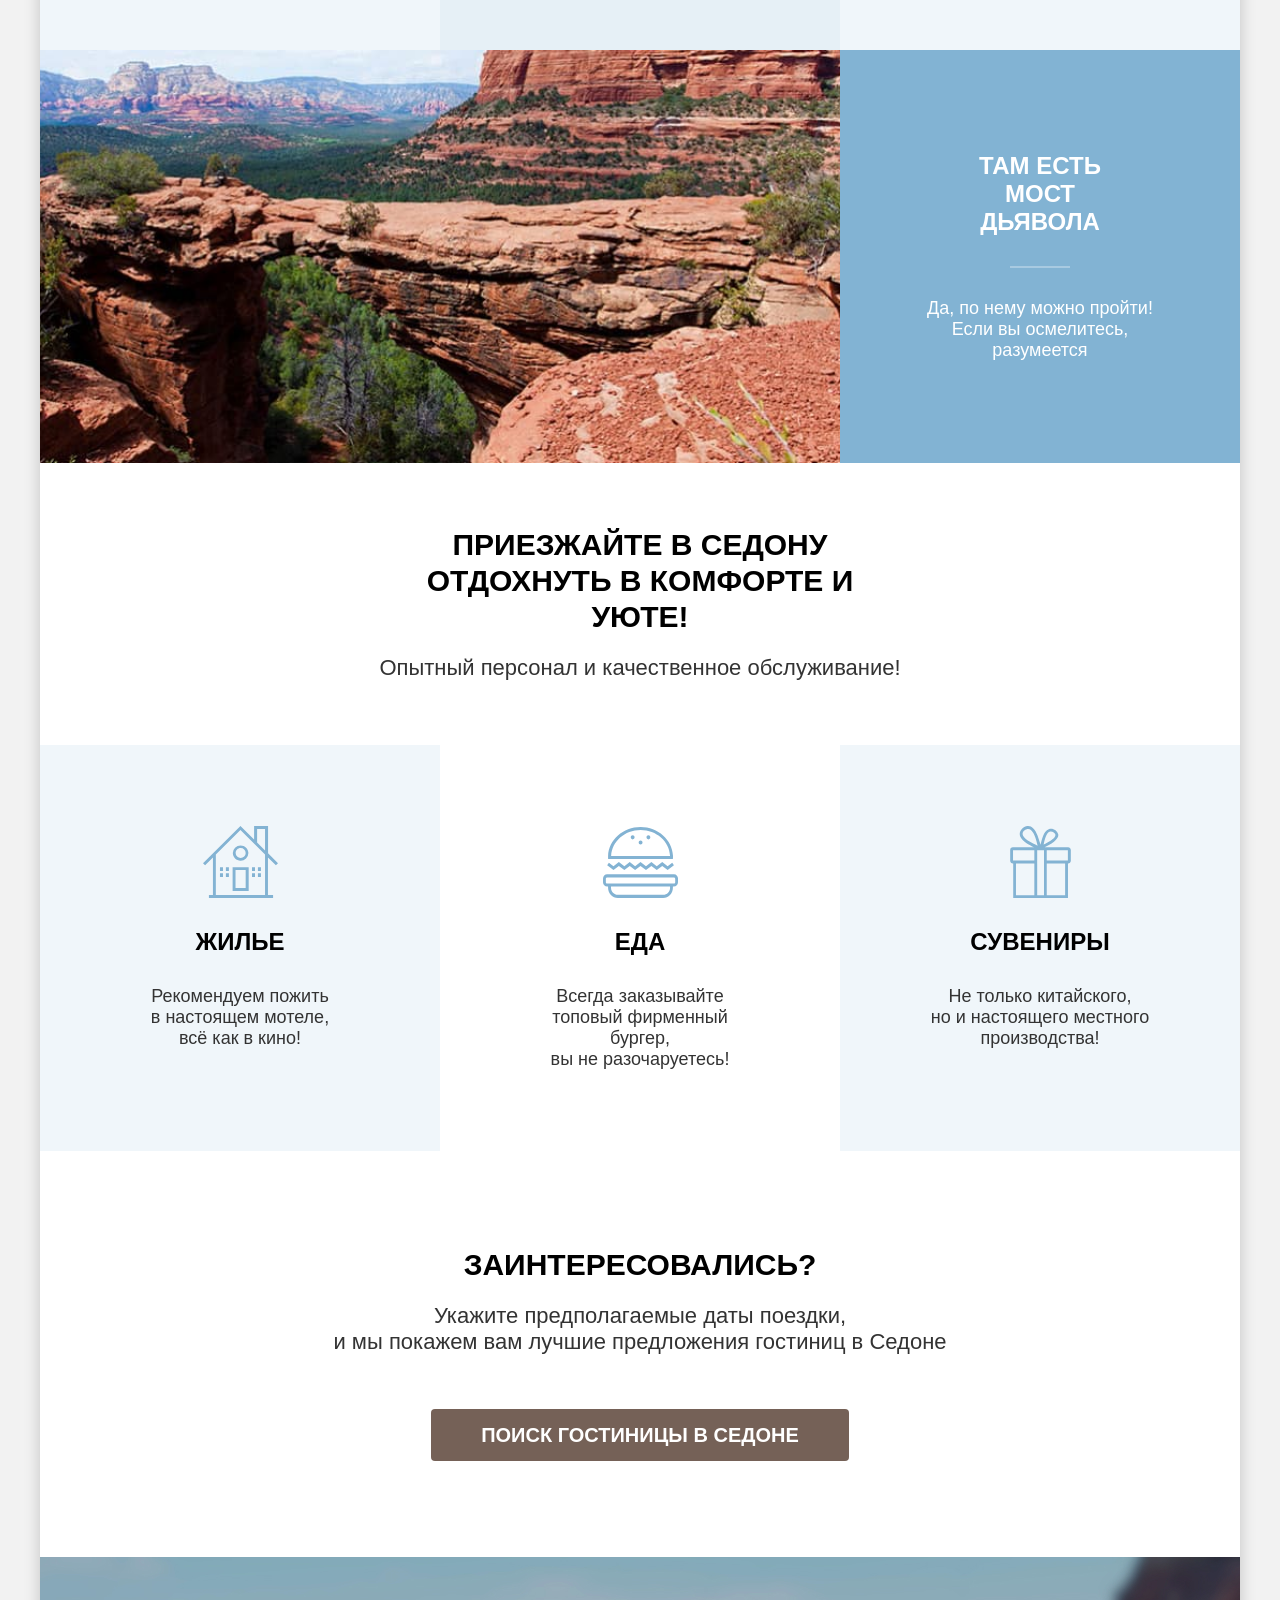
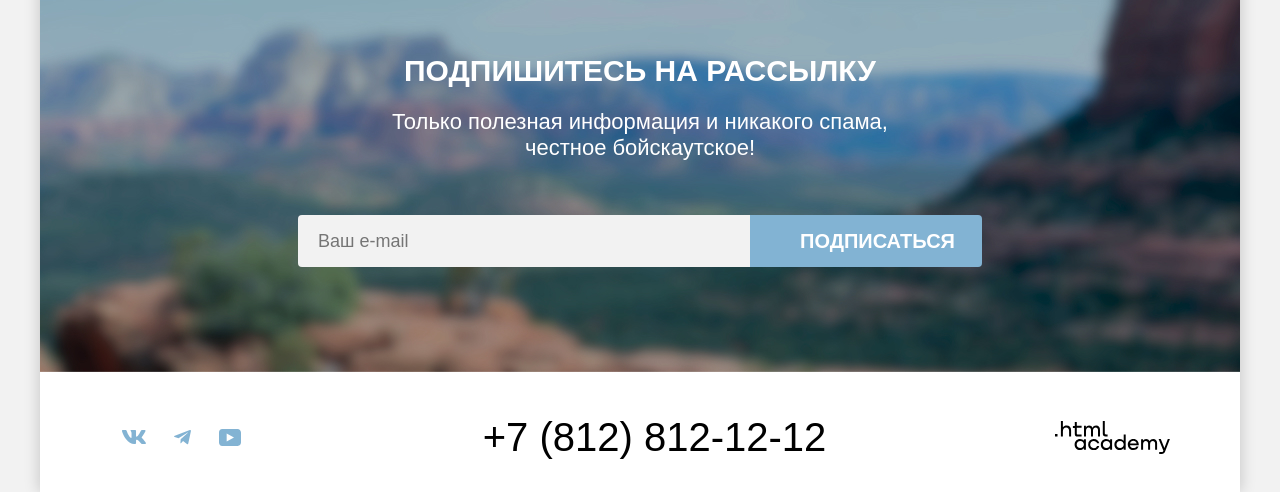
==== commit eb0b7b9a: "Merge pull request #1 from AnastasiiaXX/master" ====
--- a/index.html
+++ b/index.html
@@ -15,7 +15,7 @@
       <header class="main-header">
         <a class="main-header-link" aria-current="page">
           <img class="main-header-logo" src="images/sedona-logo.svg" alt="Логотип сайта о городе Седона" width="140"
-            height="70" />
+            height="70">
         </a>
 
         <nav class="navigation">
@@ -51,10 +51,10 @@
       </header>
 
       <main class="main-container main-content">
-        <section class="hero">
+        <section class="hero" data-test="hero">
           <h1 class="visually-hidden">Седона - городок в Аризоне</h1>
           <img class="main-welcome-image" src="images/welcome.svg"
-            alt="Надпись: Welcome to the gorgerous Sedona. Because the Grand Canyon sucks!" width="458" height="352" />
+            alt="Надпись: Welcome to the gorgerous Sedona. Because the Grand Canyon sucks!" width="458" height="352">
         </section>
 
         <section class="advantages">
@@ -69,7 +69,7 @@
                 <p class="advantages-description">Седона — не аттракцион для туристов, там течёт своя жизнь</p>
               </div>
               <img class="advantages-image" src="images/house-and-flag.jpg" alt="Здание с флагом" width="800"
-                height="385" />
+                height="385">
             </li>
             <li class="advantages-item item-light advantages-item-small">
               <h3 class="advantages-item-title">Небольшая площадь</h3>
@@ -89,7 +89,7 @@
                 <p class="advantages-description">Да, по нему можно пройти! Если вы осмелитесь, разумеется</p>
               </div>
               <img class="advantages-image" src="images/canyon-and-bridge.jpg" alt="Каньон и мост дьявола" width="800"
-                height="385" />
+                height="385">
             </li>
           </ul>
         </section>
@@ -104,17 +104,19 @@
             </li>
             <li class="services-item food">
               <h3 class="services-item-title">Еда</h3>
-              <p class="services-item-description">Всегда заказывайте <br> топовый фирменный бургер, <br> вы не разочаруетесь!
+              <p class="services-item-description">Всегда заказывайте <br> топовый фирменный бургер, <br> вы не
+                разочаруетесь!
               </p>
             </li>
             <li class="services-item item-light souvenirs">
               <h3 class="services-item-title">Сувениры</h3>
-              <p class="services-item-description">Не только китайского, <br>но и настоящего местного <br>производства!</p>
-            </li>
-          </ul>
-        </section>
-
-        <section class="hotel-search-offer">
+              <p class="services-item-description">Не только китайского, <br>но и настоящего местного <br>производства!
+              </p>
+            </li>
+          </ul>
+        </section>
+
+        <section class="hotel-search-offer" data-test="search">
           <h2 class="search-offer-title">Заинтересовались?</h2>
           <p class="search-offer-subtitle">Укажите предполагаемые даты поездки, <br> и мы покажем вам лучшие предложения
             гостиниц в Седоне</p>
@@ -123,12 +125,13 @@
 
         <section class="subscription background">
           <h2 class="subscription-title different-background">Подпишитесь на рассылку</h2>
-          <p class="subscription-subtitle different-background">Только полезная информация и никакого спама, <br> честное
+          <p class="subscription-subtitle different-background">Только полезная информация и никакого спама, <br>
+            честное
             бойскаутское!</p>
           <form class="subscribe-form" action="https://echo.htmlacademy.ru/" method="post">
             <label class="visually-hidden" for="subscribe-form-email">Ваш e-mail</label>
-            <input class="subscription-input" type="email" id="subscribe-form-email" name="email" placeholder="Ваш e-mail"
-              required>
+            <input class="subscription-input" type="email" id="subscribe-form-email" name="email"
+              placeholder="Ваш e-mail" required>
             <button class="button button-action subscribe-form-button" type="submit">Подписаться</button>
           </form>
         </section>
@@ -155,13 +158,15 @@
         <address class="contacts-address">
           <a class="contacts-phone" href="tel:+78128121212">+7 (812) 812-12-12</a>
         </address>
-        <a class="academy-link" href="https://htmlacademy.ru/intensive/htmlcss">
-          <span class="visually-hidden">HTML Academy</span>
-        </a>
+        <div class="academy-link-wrapper">
+          <a class="academy-link" href="https://htmlacademy.ru/intensive/htmlcss">
+            <span class="visually-hidden">HTML Academy</span>
+          </a>
+        </div>
       </footer>
     </div>
 
-    <div class="modal-container modal-container-hidden">
+    <div class="modal-container modal-container-hidden" data-test="modal">
       <div class="modal modal-hotel-search">
         <button class="modal-close-button" type="button">
           <span class="visually-hidden">Закрыть окно</span>
@@ -172,58 +177,62 @@
             <div class="field-group">
               <label class="field-label" for="check-in-date">Дата Заезда:</label>
               <div class="input-wrapper">
-                 <input id="check-in-date" name="check-in-date" class="field-date" type="text"
-                 placeholder="Введите дату" value="27 апреля 2020" required/>
-                 <p class="user-message error-text">Мы не можем отправить вас в прошлое.</p>
+                <input id="check-in-date" name="check-in-date" class="field-date" type="text" placeholder="Введите дату"
+                  value="27 апреля 2020" required>
+                <p class="user-message error-text">Мы не можем отправить вас в прошлое.</p>
               </div>
             </div>
             <div class="field-group">
               <label class="field-label" for="check-out-date">Дата Выезда:</label>
               <div class="input-wrapper">
-                 <input id="check-out-date" name="check-out-date" class="field-date" type="text"
-                 placeholder="Введите дату" value="1 сентября 2023" required/>
-                 <p class="user-message info-text">На эти даты есть свободные номера. Пока есть.</p>
+                <input id="check-out-date" name="check-out-date" class="field-date" type="text"
+                  placeholder="Введите дату" value="1 сентября 2023" required>
+                <p class="user-message info-text">На эти даты есть свободные номера. Пока есть.</p>
               </div>
             </div>
-           <div class="field-group counter">
-  <div class="guest-counter">
-    <label class="field-label" for="adults">Взрослые:</label>
-    <div class="counter-controls">
-      <button type="button" class="counter-button minus">
-        <span class="visually-hidden">Уменьшить</span>
-      </button>
-      <input class="counter-field" id="adults"  name="adults-count" type="number" value="2" min="0">
-      <button type="button" class="counter-button plus">
-        <span class="visually-hidden">Увеличить</span>
-      </button>
+            <div class="field-group counter">
+              <div class="counter-wrapper">
+              <div class="guest-counter">
+
+                <label class="field-label" for="adults">Взрослые:</label>
+                <div class="counter-controls">
+                  <button type="button" class="counter-button minus">
+                    <span class="visually-hidden">Уменьшить</span>
+                  </button>
+                  <input class="counter-field" id="adults" name="adults-count" type="number" value="2" min="0">
+                  <button type="button" class="counter-button plus">
+                    <span class="visually-hidden">Увеличить</span>
+                  </button>
+                </div>
+               </div>
+
+              <div class="guest-counter">
+                 <div class="with-tooltip">
+                  <label class="field-label" for="children">Дети:</label>
+                  <div class="tooltip-container">
+                    <span class="tooltip-icon" tabindex="0"></span>
+                    <p class="tooltip-text">Укажите количество детей, которые будут с вами, возраст которых от 6 до 18
+                      лет. Дети до 6 лет размещаются бесплатно.</p>
+                  </div>
+                </div>
+                <div class="counter-controls">
+                  <button type="button" class="counter-button minus">
+                    <span class="visually-hidden">Уменьшить</span>
+                  </button>
+                  <input class="counter-field" id="children" name="children-count" type="number" value="2" min="0">
+                  <button type="button" class="counter-button plus">
+                    <span class="visually-hidden">Увеличить</span>
+                  </button>
+                </div>
+                </div>
+              </div>
+             </div>
+            <button class="button button-action button-large button-wide" type="submit">Найти</button>
+          </form>
+        </section>
+      </div>
+
     </div>
-  </div>
-
-  <div class="guest-counter">
-    <div class="with-tooltip">
-      <label class="field-label" for="children">Дети:</label>
-      <div class="tooltip-container">
-        <span class="tooltip-icon" tabindex="0"></span>
-        <p class="tooltip-text">Укажите количество детей, которые будут с вами, возраст которых от 6 до 18 лет. Дети до 6 лет размещаются бесплатно.</p>
-      </div>
-    </div>
-    <div class="counter-controls">
-      <button type="button" class="counter-button minus">
-        <span class="visually-hidden">Уменьшить</span>
-      </button>
-      <input class="counter-field" id="children" name="children-count" type="number" value="2" min="0">
-      <button type="button" class="counter-button plus">
-        <span class="visually-hidden">Увеличить</span>
-      </button>
-    </div>
-  </div>
-</div>
-      <button class="button button-action button-large button-wide" type="submit">Найти</button>
-  </form>
-</section>
-</div>
-
-  </div>
   </body>
 
 </html>
--- a/styles/styles.css
+++ b/styles/styles.css
@@ -54,6 +54,12 @@
   box-sizing: border-box;
 }
 
+img {
+  max-width: 100%;
+  height: auto;
+  object-fit: contain;
+}
+
 html {
   height: 100%;
 }
@@ -98,13 +104,13 @@
 
 .main-header {
   display: flex;
-  align-items: center;
+  align-items: flex-start;
   padding: 0 70px;
-  column-gap: 30px;
+  column-gap: 32px;
 }
 
 .main-header-link {
-  margin-bottom: -7px;
+  margin-bottom: -10px;
   position: relative;
   z-index: 1;
   transition: opacity 250ms ease-in-out;
@@ -126,15 +132,17 @@
   display: flex;
   flex-wrap: wrap;
   list-style-type: none;
-  gap: 10px;
+  gap: 9px;
   margin: 0;
   padding: 0;
 }
 
 .navigation-user {
+  max-width: 270px;
   display: flex;
   flex-wrap: wrap;
   align-items: center;
+  justify-content: flex-end;
   margin: 0;
   padding: 0;
   list-style-type: none;
@@ -153,7 +161,7 @@
 
 .navigation-user-link {
   display: block;
-  padding: 12px 16px;
+  padding: 12px 17px;
   background-repeat: no-repeat;
   background-position: center;
   position: relative;
@@ -182,7 +190,7 @@
 }
 
 .navigation-user .button {
-  margin-left: 20px;
+  margin-left: 17px;
 }
 
 .navigation-user-link.search {
@@ -195,7 +203,7 @@
 
 .favourites-count {
   position: absolute;
-  right: -4px;
+  right: -2px;
   top: -8px;
   background-color: var(--buttons-select);
   color: var(--texts-background-deafault);
@@ -218,7 +226,7 @@
   text-align: center;
   text-transform: uppercase;
   text-decoration: none;
-  padding: 8px 32px;
+  padding: 8px 34px;
   border-radius: 4px;
   transition: background-color 250ms ease-in-out, color 250ms ease-in-out;
 }
@@ -279,7 +287,7 @@
 .button-wide {
   width: 100%;
   border-radius: 4px;
-  padding: 8px 34px;
+  padding: 12px 50px;
 }
 
 .filter-button-submit,
@@ -327,7 +335,7 @@
 
 .advantages-header {
   max-width: 720px;
-  margin: 0 auto 90px;
+  margin: 0 auto 92px;
   text-align: center;
 }
 
@@ -459,7 +467,7 @@
   grid-column: 1 / -1;
 }
 
-.advantages-item:nth-child(5) {
+.advantages-item:last-child {
   display: flex;
   flex-direction: row-reverse;
   grid-column: 1 / -1;
@@ -554,6 +562,7 @@
 .subscribe-form-button {
   flex-shrink: 0;
   min-width: 232px;
+  max-width: 232px;
   padding: 8px 50px;
   font-size: 20px;
   line-height: 36px;
@@ -592,12 +601,12 @@
   flex-wrap: wrap;
   align-items: center;
   justify-content: space-between;
-  padding: 45px 70px 75px;
+  padding: 45px 70px 35px;
 }
 
 .socials-list {
   list-style-type: none;
-  width: 150px;
+  width: 144px;
   margin: 0;
   padding: 0;
   display: flex;
@@ -609,7 +618,7 @@
   display: flex;
   justify-content: center;
   align-items: center;
-  width: 47px;
+  width: 48px;
   height: 40px;
   background-repeat: no-repeat;
   background-position: center;
@@ -656,8 +665,9 @@
   max-width: 500px;
   font-style: normal;
   text-align: center;
-}
-
+  display: flex;
+  flex-direction: column;
+}
 
 .contacts-phone {
   font-size: 40px;
@@ -676,6 +686,13 @@
 
 .contacts-phone:active {
   color: var(--icons-active);
+}
+
+.academy-link-wrapper {
+  display: flex;
+  justify-content: center;
+  align-items: center;
+  flex-direction: column;
 }
 
 .academy-link {
@@ -789,11 +806,13 @@
   display: flex;
   flex-wrap: wrap;
   margin-top: 40px;
+  row-gap: 32px;
 }
 
 .filter-field-group {
   width: 150px;
   border: none;
+  margin: 0;
   margin-right: 70px;
   padding: 0;
 }
@@ -812,7 +831,7 @@
   display: flex;
   flex-wrap: wrap;
   flex-direction: column;
-  gap: 13px;
+  gap: 16px;
   margin-top: 32px;
 }
 
@@ -821,6 +840,8 @@
   font-size: 20px;
   line-height: 24px;
   font-weight: 700;
+  padding: 0;
+
 }
 
 .filter-form-button-wrap {
@@ -903,7 +924,7 @@
   position: relative;
   width: 287px;
   height: 4px;
-  margin-top: 36px;
+  margin-top: 43px;
   background-color: rgba(255, 255, 255, 0.3);
   border-radius: 4px;
 }
@@ -945,7 +966,7 @@
 .price-range-input-label {
   position: absolute;
   top: 12px;
-  right: 12px;
+  right: 21px;
   color: rgba(0, 0, 0, 0.3)
 }
 
@@ -957,6 +978,11 @@
   display: flex;
   gap: 2px;
   margin: 32px 0 36px;
+}
+
+.price-range-input::-webkit-outer-spin-button,
+.price-range-input::-webkit-inner-spin-button {
+  -webkit-appearance: none;
 }
 
 .price-range-input {
@@ -969,7 +995,7 @@
   line-height: 24px;
   font-weight: 700;
   border: none;
-  appearance: textfield;
+  -moz-appearance: textfield;
 }
 
 .price-range-input:hover {
@@ -993,7 +1019,7 @@
   flex-wrap: wrap;
   justify-content: space-between;
   align-items: center;
-  padding: 50px 70px 47px;
+  padding: 50px 70px 40px;
 }
 
 .catalog-filter-title {
@@ -1015,12 +1041,13 @@
 }
 
 .select-control {
+  width: 292px;
   font-family: inherit;
   font-size: 18px;
   line-height: 20px;
   color: var(--texts-texts-basic);
   background-color: var(--texts-background-deafault);
-  padding: 14px 100px 14px 20px;
+  padding: 13px 36px 13px 18px;
   border: 2px solid var(--forms-elements-1);
   border-radius: 4px;
   appearance: none;
@@ -1028,7 +1055,7 @@
   background-image: url("../images/icons/arrow-downward.svg");
   background-repeat: no-repeat;
   background-size: 12px 7px;
-  background-position: right 21px center;
+  background-position: right 18px center;
   transition: border-color 250ms ease-in-out;
 }
 
@@ -1051,11 +1078,14 @@
 }
 
 .view {
+  display: flex;
+  flex-wrap: wrap;
+  justify-content: flex-end;
+  max-width: 200px;
   list-style-type: none;
   margin: 0;
   padding: 0;
-  display: flex;
-  gap: 5px;
+  gap: 8px;
 }
 
 .view-item-link {
@@ -1103,7 +1133,7 @@
   column-gap: 20px;
   row-gap: 20px;
   margin: 0 0 40px;
-  padding: 0 70px;
+  padding: 0 70px 40px;
   position: relative;
 }
 
@@ -1122,13 +1152,9 @@
   grid-template-columns: repeat(2, 1fr);
   grid-template-rows: auto auto 1fr auto;
   gap: 16px 20px;
-  padding: 20px;
+  padding: 20px 20px 21px;
   border-radius: 4px;
   box-shadow: 0 0 0 1px var(--buttons-disabled);
-}
-
-.hotels-list-item:last-child {
-  padding-bottom: 40px;
 }
 
 .hotels-list-item-link {
@@ -1138,7 +1164,7 @@
 }
 
 .hotels-list-item-title {
-  margin: 0;
+  margin: 16px 0 0;
   padding: 0;
   font-size: 24px;
   line-height: 28px;
@@ -1165,6 +1191,8 @@
 }
 
 .hotels-list-item-stars {
+  padding: 0;
+  margin: 9px 0 0;
   height: 17px;
   background-image: url("../images/icons/star.svg");
   background-repeat: space repeat;
@@ -1173,15 +1201,15 @@
 }
 
 .two-stars {
-  width: 38px;
+  width: 42px;
 }
 
 .three-stars {
-  width: 55px;
+  width: 66px;
 }
 
 .four-stars {
-  width: 75px;
+  width: 89px;
 }
 
 .hotels-list-item-rating {
@@ -1205,6 +1233,7 @@
 
 .pagination {
   display: flex;
+  flex-wrap: wrap;
   gap: 8px;
   list-style-type: none;
   margin: 0;
@@ -1255,6 +1284,9 @@
 }
 
 .pagination-item-ellipsis {
+  display: flex;
+  align-items: center;
+  justify-content: center;
   padding: 16px 23px;
 }
 
@@ -1286,11 +1318,11 @@
   width: 100%;
   height: 100%;
   background-color: rgba(242, 242, 242, 0.8);
+    z-index: 2;
 }
 
 .modal-container-hidden {
   display: none;
-  z-index: 2;
 }
 
 .modal {
@@ -1299,7 +1331,7 @@
   padding: 64px 70px;
   border-radius: 30px;
   background-color: var(--texts-background-deafault);
-  box-shadow: 0 25px 50px 0 rgba(0, 0, 0, 0.15);
+  box-shadow: 0 4px 4px 0 rgba(0, 0, 0, 0.15);
 }
 
 .modal-hotel-search {
@@ -1336,21 +1368,22 @@
   display: flex;
   align-items: center;
   margin-bottom: 48px;
-}
-
-.field-group:not(.counter) {
   justify-content: space-between;
 }
 
-.field-group.counter {
-  gap: 38px;
+
+.counter-wrapper {
+  display: flex;
+  gap: 88px;
+  align-items: flex-start;
 }
 
 .field-label {
   width: 137px;
-  font-size: 18px;
+  font-size: 20px;
   line-height: 24px;
   font-weight: 700;
+  color: var(--texts-texts-basic);
 }
 
 .input-wrapper {
@@ -1383,6 +1416,7 @@
 
 .user-message {
   margin: 0;
+  padding: 0;
   position: absolute;
   top: 55px;
   left: 20px;
@@ -1397,7 +1431,7 @@
 .guest-counter {
   display: flex;
   align-items: center;
-  gap: 12px;
+  gap: 46px;
 }
 
 .guest-counter .field-label {
